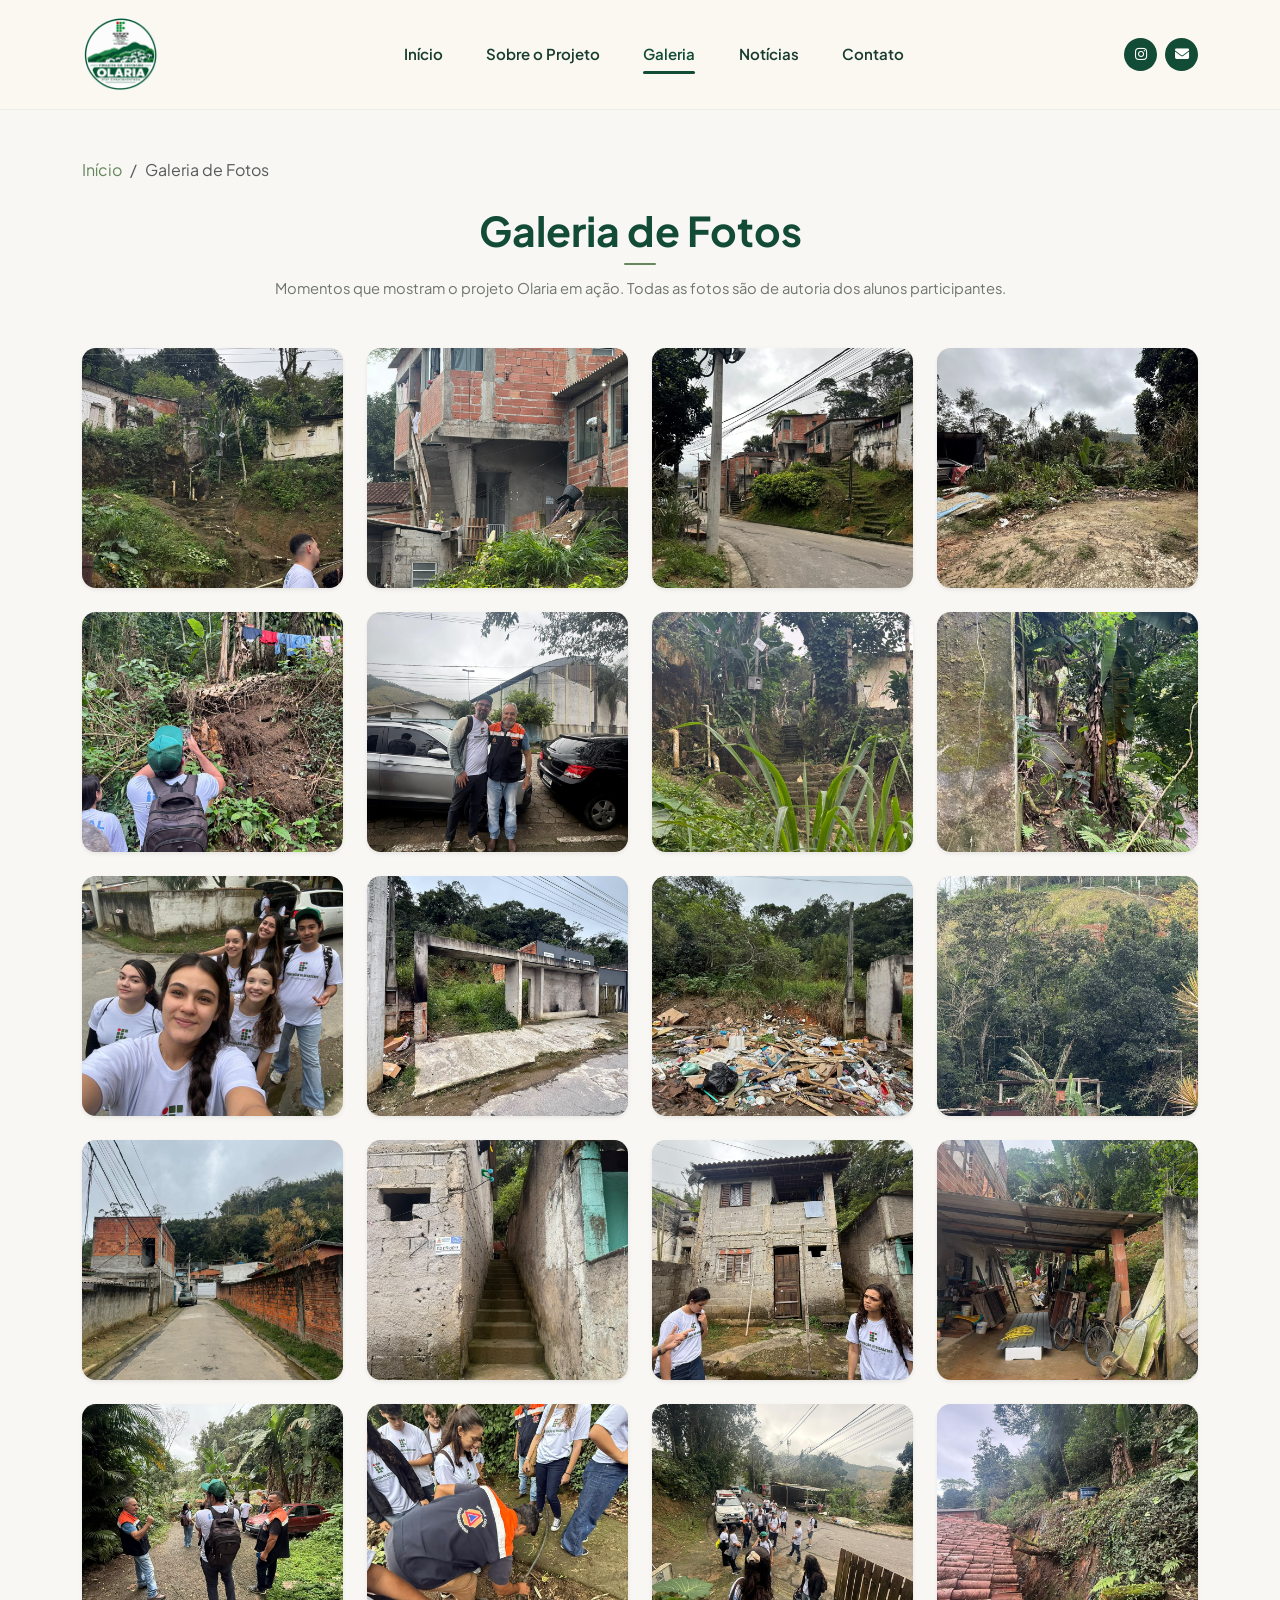
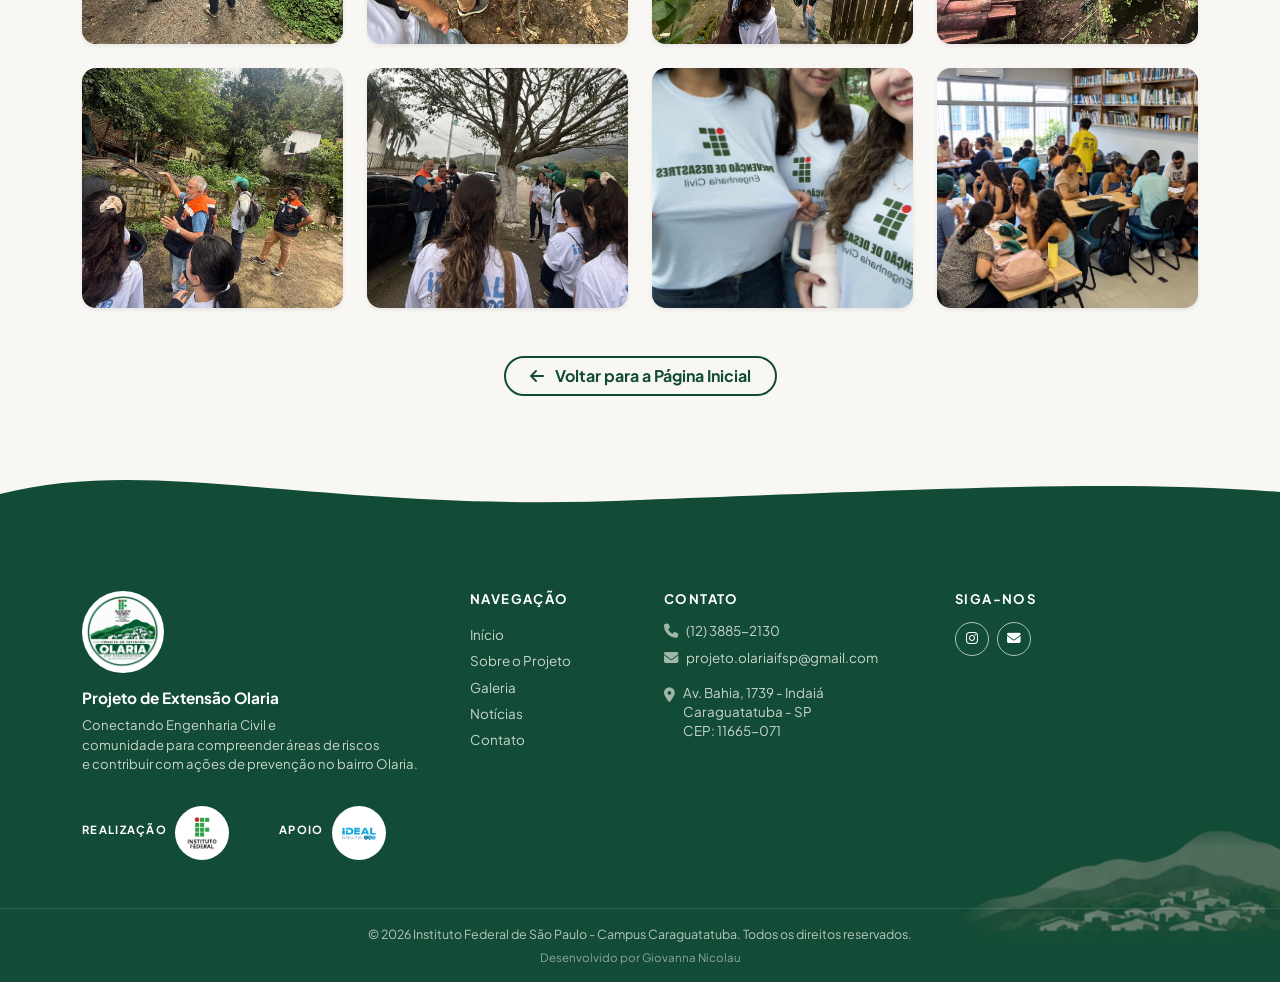
==== galeria.html @ d08932a9 "subtitulo galeria" ====
<!doctype html>
<html lang="pt-br">
  <head>
    <meta charset="UTF-8" />
    <meta name="viewport" content="width=device-width, initial-scale=1.0" />
    <title>Galeria de Fotos – Projeto de Extensão Olaria</title>

    <!-- Google Fonts: Plus Jakarta Sans -->
    <link rel="preconnect" href="https://fonts.googleapis.com" />
    <link rel="preconnect" href="https://fonts.gstatic.com" crossorigin />
    <link
      href="https://fonts.googleapis.com/css2?family=Plus+Jakarta+Sans:wght@400;500;600;700;800&display=swap"
      rel="stylesheet"
    />

    <!-- Bootstrap 5.3.8 CSS CDN -->
    <link
      rel="stylesheet"
      href="https://cdn.jsdelivr.net/npm/bootstrap@5.3.8/dist/css/bootstrap.min.css"
    />

    <!-- Font Awesome 6.7.2 CDN -->
    <link
      rel="stylesheet"
      href="https://cdnjs.cloudflare.com/ajax/libs/font-awesome/6.7.2/css/all.min.css"
    />

    <!-- Estilos Customizados -->
    <link rel="stylesheet" href="style.css" />

    <style>
      /* Estilos específicos para a página de Galeria de Fotos Pura */
      .pure-gallery-card {
        border-radius: 14px;
        overflow: hidden;
        height: 240px;
        cursor: pointer;
        position: relative;
        background-color: #e5e0d3;
        transition: transform 0.25s ease, box-shadow 0.25s ease;
      }
      .pure-gallery-card img {
        width: 100%;
        height: 100%;
        object-fit: cover;
        transition: transform 0.3s ease;
      }
      .pure-gallery-card:hover {
        transform: translateY(-4px);
        box-shadow: 0 8px 20px rgba(0, 0, 0, 0.12);
      }
      .pure-gallery-card:hover img {
        transform: scale(1.05);
      }
      .pure-gallery-card::after {
        content: "\f00e";
        font-family: "Font Awesome 6 Free";
        font-weight: 900;
        position: absolute;
        inset: 0;
        background: rgba(18, 75, 54, 0.45);
        color: #ffffff;
        font-size: 1.5rem;
        display: flex;
        align-items: center;
        justify-content: center;
        opacity: 0;
        transition: opacity 0.2s ease;
      }
      .pure-gallery-card:hover::after {
        opacity: 1;
      }
    </style>
  </head>

  <body>
    <!-- CABEÇALHO / NAVEGAÇÃO -->
    <header class="site-header sticky-top">
      <nav class="navbar navbar-expand-lg navbar-light py-2 py-lg-3" aria-label="Navegação Principal">
        <div class="container-xl d-flex align-items-center justify-content-between">
          <a href="index.html#inicio" class="navbar-brand p-0 me-2 me-lg-4" aria-label="Página Inicial">
            <img
              src="img/logo.png"
              alt="Projeto de Extensão Olaria - IFSP"
              class="navbar-logo"
              width="80"
              height="80"
            />
          </a>

          <button
            class="navbar-toggler border-0 shadow-none"
            type="button"
            data-bs-toggle="collapse"
            data-bs-target="#menuPrincipal"
            aria-controls="menuPrincipal"
            aria-expanded="false"
            aria-label="Abrir menu de navegação"
          >
            <span class="navbar-toggler-icon"></span>
          </button>

          <div class="collapse navbar-collapse justify-content-center" id="menuPrincipal">
            <ul class="navbar-nav gap-lg-3 my-2 my-lg-0 text-center">
              <li class="nav-item"><a class="nav-link fw-semibold" href="index.html">Início</a></li>
              <li class="nav-item"><a class="nav-link fw-semibold" href="index.html#sobre">Sobre o Projeto</a></li>
              <li class="nav-item"><a class="nav-link active fw-semibold" href="galeria.html">Galeria</a></li>
              <li class="nav-item"><a class="nav-link fw-semibold" href="noticias.html">Notícias</a></li>
              <li class="nav-item"><a class="nav-link fw-semibold" href="index.html#contato">Contato</a></li>
            </ul>
          </div>

          <div class="d-none d-lg-flex align-items-center gap-2">
            <a href="https://www.instagram.com/projeto.olaria_ifsp?stkn=ejh3YmtyMnZ1MmV5" target="_blank" rel="noopener noreferrer" class="header-social-btn" aria-label="Instagram">
              <i class="fa-brands fa-instagram"></i>
            </a>
            <a href="mailto:projeto.olariaifsp@gmail.com" class="header-social-btn" aria-label="E-mail">
              <i class="fa-solid fa-envelope"></i>
            </a>
          </div>
        </div>
      </nav>
    </header>

    <!-- ÁREA PRINCIPAL: APENAS FOTOS -->
    <main class="py-5" style="background-color: var(--fundo); min-height: 75vh;">
      <div class="container-xl">
        <!-- Navegação Breadcrumb -->
        <nav aria-label="breadcrumb" class="mb-4">
          <ol class="breadcrumb mb-0">
            <li class="breadcrumb-item">
              <a href="index.html" class="text-decoration-none" style="color: var(--verde-claro);">Início</a>
            </li>
            <li class="breadcrumb-item active" aria-current="page">Galeria de Fotos</li>
          </ol>
        </nav>

        <!-- Título simples e direto -->
        <div class="text-center mb-4 mb-lg-5">
          <h1 class="fw-bolder mb-2" style="color: var(--verde-escuro); font-size: clamp(2rem, 3.2vw, 2.7rem);">
            Galeria de Fotos
          </h1>
          <div class="heading-line mx-auto"></div>
          <p class="section-subtitle mb-0">
            Momentos que mostram o projeto Olaria em ação. Todas as fotos são de autoria dos 	alunos participantes.
          </p>
        </div>

        <!-- Grade de Fotos Puras -->
        <div class="row g-3 g-md-4" id="gradeFotos">

          <!-- Fotos -->
          <div class="col-6 col-md-4 col-lg-3">
            <div class="pure-gallery-card shadow-sm" data-bs-toggle="modal" data-bs-target="#fotoModal" data-src="img/galeria21.jpeg" data-caption="Descrição" data-description="Acesso às residências por escadaria improvisada em área inclinada.">
              <img src="img/galeria21.jpeg" alt="pilar mal feito" loading="lazy" />
            </div>
          </div> 

          <div class="col-6 col-md-4 col-lg-3">
            <div class="pure-gallery-card shadow-sm" data-bs-toggle="modal" data-bs-target="#fotoModal" data-src="img/galeria20.jpeg" data-caption="Pilar mal feito" data-description="Residências construídas muito próximas entre si e em diferentes níveis do terreno, junto à encosta e com acabamento incompleto.">
              <img src="img/galeria20.jpeg" alt="pilar mal feito" loading="lazy" />
            </div>
          </div> 
          
          <div class="col-6 col-md-4 col-lg-3">
            <div class="pure-gallery-card shadow-sm" data-bs-toggle="modal" data-bs-target="#fotoModal" data-src="img/galeria19.jpeg" data-caption="Pilar mal feito" data-description="Conjunto de moradias implantadas em área de forte declividade, com construções próximas à encosta e acesso por escadarias.">
              <img src="img/galeria19.jpeg" alt="pilar mal feito" loading="lazy" />
            </div>
          </div> 

          <div class="col-6 col-md-4 col-lg-3">
            <div class="pure-gallery-card shadow-sm" data-bs-toggle="modal" data-bs-target="#fotoModal" data-src="img/galeria18.jpeg" data-caption="Pilar mal feito" data-description="Terreno com descarte irregular de resíduos próximo à borda da encosta, situação que pode agravar problemas de drenagem e estabilidade do solo.">
              <img src="img/galeria18.jpeg" alt="pilar mal feito" loading="lazy" />
            </div>
          </div> 

          <div class="col-6 col-md-4 col-lg-3">
            <div class="pure-gallery-card shadow-sm" data-bs-toggle="modal" data-bs-target="#fotoModal" data-src="img/galeria17.jpeg" data-caption="Pilar mal feito">
              <img src="img/galeria17.jpeg" alt="pilar mal feito" loading="lazy" />
            </div>
          </div> 

          <div class="col-6 col-md-4 col-lg-3">
            <div class="pure-gallery-card shadow-sm" data-bs-toggle="modal" data-bs-target="#fotoModal" data-src="img/galeria16.jpeg" data-caption="Pilar mal feito">
              <img src="img/galeria16.jpeg" alt="pilar mal feito" loading="lazy" />
            </div>
          </div> 

          <div class="col-6 col-md-4 col-lg-3">
            <div class="pure-gallery-card shadow-sm" data-bs-toggle="modal" data-bs-target="#fotoModal" data-src="img/galeria15.jpeg" data-caption="Pilar mal feito">
              <img src="img/galeria15.jpeg" alt="pilar mal feito" loading="lazy" />
            </div>
          </div> 

          <div class="col-6 col-md-4 col-lg-3">
            <div class="pure-gallery-card shadow-sm" data-bs-toggle="modal" data-bs-target="#fotoModal" data-src="img/galeria14.jpeg" data-caption="Pilar mal feito">
              <img src="img/galeria14.jpeg" alt="pilar mal feito" loading="lazy" />
            </div>
          </div> 

          <div class="col-6 col-md-4 col-lg-3">
            <div class="pure-gallery-card shadow-sm" data-bs-toggle="modal" data-bs-target="#fotoModal" data-src="img/galeria13.jpeg" data-caption="Pilar mal feito">
              <img src="img/galeria13.jpeg" alt="pilar mal feito" loading="lazy" />
            </div>
          </div> 

          <div class="col-6 col-md-4 col-lg-3">
            <div class="pure-gallery-card shadow-sm" data-bs-toggle="modal" data-bs-target="#fotoModal" data-src="img/galeria12.jpeg" data-caption="Pilar mal feito">
              <img src="img/galeria12.jpeg" alt="pilar mal feito" loading="lazy" />
            </div>
          </div> 

          <div class="col-6 col-md-4 col-lg-3">
            <div class="pure-gallery-card shadow-sm" data-bs-toggle="modal" data-bs-target="#fotoModal" data-src="img/galeria11.jpeg" data-caption="Pilar mal feito">
              <img src="img/galeria11.jpeg" alt="pilar mal feito" loading="lazy" />
            </div>
          </div>   

          <div class="col-6 col-md-4 col-lg-3">
            <div class="pure-gallery-card shadow-sm" data-bs-toggle="modal" data-bs-target="#fotoModal" data-src="img/galeria10.jpeg" data-caption="Pilar mal feito">
              <img src="img/galeria10.jpeg" alt="pilar mal feito" loading="lazy" />
            </div>
          </div>          

          <div class="col-6 col-md-4 col-lg-3">
            <div class="pure-gallery-card shadow-sm" data-bs-toggle="modal" data-bs-target="#fotoModal" data-src="img/galeria9.jpeg" data-caption="Pilar mal feito">
              <img src="img/galeria9.jpeg" alt="pilar mal feito" loading="lazy" />
            </div>
          </div>

          <div class="col-6 col-md-4 col-lg-3">
            <div class="pure-gallery-card shadow-sm" data-bs-toggle="modal" data-bs-target="#fotoModal" data-src="img/galeria8.jpeg" data-caption="Pilar mal feito">
              <img src="img/galeria8.jpeg" alt="pilar mal feito" loading="lazy" />
            </div>
          </div>

          <div class="col-6 col-md-4 col-lg-3">
            <div class="pure-gallery-card shadow-sm" data-bs-toggle="modal" data-bs-target="#fotoModal" data-src="img/galeria7.jpeg" data-caption="Pilar mal feito">
              <img src="img/galeria7.jpeg" alt="pilar mal feito" loading="lazy" />
            </div>
          </div>

          <div class="col-6 col-md-4 col-lg-3">
            <div class="pure-gallery-card shadow-sm" data-bs-toggle="modal" data-bs-target="#fotoModal" data-src="img/galeria6.jpeg" data-caption="Pilar mal feito">
              <img src="img/galeria6.jpeg" alt="pilar mal feito" loading="lazy" />
            </div>
          </div>

          <div class="col-6 col-md-4 col-lg-3">
            <div class="pure-gallery-card shadow-sm" data-bs-toggle="modal" data-bs-target="#fotoModal" data-src="img/galeria5.jpeg" data-caption="Conversas dos agentes e professor">
              <img src="img/galeria5.jpeg" alt="Conversas" loading="lazy" />
            </div>
          </div>

          <div class="col-6 col-md-4 col-lg-3">
            <div class="pure-gallery-card shadow-sm" data-bs-toggle="modal" data-bs-target="#fotoModal" data-src="img/galeria4.jpeg" data-caption="Caminhada com a Defesa Civil">
              <img src="img/galeria4.jpeg" alt="Caminhada na Olaria" loading="lazy" />
            </div>
          </div>

          <div class="col-6 col-md-4 col-lg-3">
            <div class="pure-gallery-card shadow-sm" data-bs-toggle="modal" data-bs-target="#fotoModal" data-src="img/galeria3.jpeg" data-caption="Caminhada com a Defesa Civil">
              <img src="img/galeria3.jpeg" alt="Caminhada na Olaria" loading="lazy" />
            </div>
          </div>

          <div class="col-6 col-md-4 col-lg-3">
            <div class="pure-gallery-card shadow-sm" data-bs-toggle="modal" data-bs-target="#fotoModal" data-src="img/galeria2.jpeg" data-caption="Caixa d'água no tempo">
              <img src="img/galeria2.jpeg" alt="Caixa d'água" loading="lazy" />
            </div>
          </div>

          <div class="col-6 col-md-4 col-lg-3">
            <div class="pure-gallery-card shadow-sm" data-bs-toggle="modal" data-bs-target="#fotoModal" data-src="img/galeria1.jpeg" data-caption="Análise com a Defesa Civil">
              <img src="img/galeria1.jpeg" alt="Análise" loading="lazy" />
            </div>
          </div>

          <div class="col-6 col-md-4 col-lg-3">
            <div class="pure-gallery-card shadow-sm" data-bs-toggle="modal" data-bs-target="#fotoModal" data-src="img/noticia3.jpeg" data-caption="Roda de conversa com a Defesa Civil antes da visita começar">
              <img src="img/noticia3.jpeg" alt="Roda de conversa" loading="lazy" />
            </div>
          </div>

          <div class="col-6 col-md-4 col-lg-3">
            <div class="pure-gallery-card shadow-sm" data-bs-toggle="modal" data-bs-target="#fotoModal" data-src="img/noticia2.jpeg" data-caption="Camisetas patrocinadas pela empresa Ideal">
              <img src="img/noticia2.jpeg" alt="Camisetas patrocinadas" loading="lazy" />
            </div>
          </div>

          <div class="col-6 col-md-4 col-lg-3">
            <div class="pure-gallery-card shadow-sm" data-bs-toggle="modal" data-bs-target="#fotoModal" data-src="img/noticia1.png" data-caption="Iniciando em sala de aula">
              <img src="img/noticia1.png" alt="Sala de aula" loading="lazy" />
            </div>
          </div>
          </div>
        </div>

        <!-- Botão Voltar -->
        <div class="text-center mt-5">
          <a href="index.html#galeria" class="btn rounded-pill px-4 fw-bold" style="border: 2px solid var(--verde-escuro); color: var(--verde-escuro);">
            <i class="fa-solid fa-arrow-left me-2"></i> Voltar para a Página Inicial
          </a>
        </div>
      </div>
    </main>

    <!-- MODAL PARA VISUALIZAR FOTO EM TAMANHO GRANDE (LIGHTBOX) -->
    <div class="modal fade" id="fotoModal" tabindex="-1" aria-labelledby="fotoModalLabel" aria-hidden="true">
      <div class="modal-dialog modal-dialog-centered modal-lg">
        <div class="modal-content border-0 rounded-4 overflow-hidden bg-dark">
          <div class="modal-header border-0 pb-0">
            <h5 class="modal-title text-white small" id="fotoModalLabel">Foto da Galeria</h5>
            <button type="button" class="btn-close btn-close-white" data-bs-dismiss="modal" aria-label="Fechar"></button>
          </div>
          <div class="modal-body text-center p-3">
            <img src="" id="modalImg" alt="Foto ampliada" class="img-fluid rounded-3" style="max-height: 75vh; object-fit: contain;" />
            <!-- <div class="mt-3 mx-auto" 
            style=" max-width: 600px;">
              <p id="modalCaption" class="text-white mb-1"></p>
              <p id="modalDescription" class="text-white-50 small mb-0" style="line-height: 1.6;"></p>
            </div> -->
          </div>
        </div>
      </div>
    </div>

    <!-- RODAPÉ -->
    <svg
      class="footer-onda"
      viewBox="0 0 1440 50"
      preserveAspectRatio="none"
      aria-hidden="true"
    >
      <path
        d="M 0,25 C 180,5 360,35 720,28 C 1080,22 1260,18 1440,24 L 1440,50 L 0,50 Z"
      />
    </svg>

    <footer id="contato" class="site-footer text-white position-relative">
      <div class="container-xl py-5 position-relative z-2">
        <div class="row g-4 g-lg-5 align-items-start">
          <div class="col-lg-4 col-md-6">
            <div class="d-flex flex-column">
              <div class="mb-3">
                <img
                  src="img/logo.png"
                  alt="Logotipo do Projeto Olaria"
                  class="footer-logo-img"
                  width="82"
                  height="82"
                />
              </div>

              <h4 class="footer-brand-title fw-bold mb-2">Projeto de Extensão Olaria</h4>
              <p class="footer-text mb-0">
                Conectando Engenharia Civil e<br />
                comunidade para compreender áreas de riscos<br />
                e contribuir com ações de prevenção no bairro Olaria.
              </p>
              <div class="d-flex" style="gap: 50px;">
                <div class="footer-apoio mt-4 d-flex align-items-center gap-2"><span class="footer-apoio-titulo">REALIZAÇÃO</span>
                  <div class="footer-apoio-logo mt-2">
                    <a href="https://www.ifspcaraguatatuba.edu.br/" target="_blank"><img src="img/ifsp.png" alt="IFSP"/></a>
                  </div> 
                </div>
                <div class="footer-apoio mt-4 d-flex align-items-center gap-2"><span class="footer-apoio-titulo">APOIO</span>
                  <div class="footer-apoio-logo mt-2">
                    <a href="https://idealgrupo.com.br/" target="_blank"><img src="img/parceiro.png" alt="Ideal"/></a>
                  </div>
                </div>
              </div>
            </div>
          </div>

          <div class="col-lg-2 col-md-6 col-6">
            <h5 class="footer-col-title fw-bold text-uppercase mb-3">NAVEGAÇÃO</h5>
            <ul class="list-unstyled footer-links mb-0">
              <li><a href="index.html">Início</a></li>
              <li><a href="index.html#sobre">Sobre o Projeto</a></li>
              <li><a href="galeria.html">Galeria</a></li>
              <li><a href="noticias.html">Notícias</a></li>
              <li><a href="index.html#contato">Contato</a></li>
            </ul>
          </div>

          <div class="col-lg-3 col-md-6 col-6">
            <h5 class="footer-col-title fw-bold text-uppercase mb-3">CONTATO</h5>
            <ul class="list-unstyled footer-contact mb-0">
              <li class="mb-2 d-flex align-items-center">
                <i class="fa-solid fa-phone me-2"></i>
                <span>(12) 3885-2130</span>
              </li>
              <li class="mb-3 d-flex align-items-center">
                <i class="fa-solid fa-envelope me-2"></i>
                <span>projeto.olariaifsp@gmail.com</span>
              </li>
              <li class="d-flex align-items-start">
                <i class="fa-solid fa-location-dot me-2 mt-1"></i>
                <span>
                  Av. Bahia, 1739 - Indaiá<br />
                  Caraguatatuba - SP<br />
                  CEP: 11665-071
                </span>
              </li>
            </ul>
          </div>

          <div class="col-lg-3 col-md-6">
            <h5 class="footer-col-title fw-bold text-uppercase mb-3">SIGA-NOS</h5>
            <div class="d-flex gap-2">
              <a href="https://www.instagram.com/projeto.olaria_ifsp?stkn=ejh3YmtyMnZ1MmV5" target="_blank" rel="noopener noreferrer" class="footer-social-btn" aria-label="Instagram">
                <i class="fa-brands fa-instagram"></i>
              </a>
              <a href="mailto:projeto.olariaifsp@gmail.com" class="footer-social-btn" aria-label="E-mail">
                <i class="fa-solid fa-envelope"></i>
              </a>
            </div>
          </div>
        </div>
      </div>

      <div class="footer-bottom py-3 text-center position-relative z-2">
        <div class="container-xl">
          <p class="mb-0 copyright-text">
            © 2026 Instituto Federal de São Paulo - Campus Caraguatatuba. 
            Todos os direitos reservados.
          </p>
          <p class="mb-0 copyright-text" style="padding: 5px 0 0 0;">
            Desenvolvido por Giovanna Nicolau
          </p>
        </div>
      </div>
    </footer>

    <!-- Bootstrap Bundle JS -->
    <script src="https://cdn.jsdelivr.net/npm/bootstrap@5.3.8/dist/js/bootstrap.bundle.min.js"></script>

    <!-- Script Lightbox Modal -->
    <script>
      document.addEventListener("DOMContentLoaded", () => {
        const fotoCards = document.querySelectorAll(".pure-gallery-card");
        const modalImg = document.getElementById("modalImg");
        const modalCaption = document.getElementById("modalCaption");
        const modalDescription = document.getElementById("modalDescription");

        fotoCards.forEach((card) => {
          card.addEventListener("click", () => {
            const src = card.getAttribute("data-src");
            const caption = card.getAttribute("data-caption");
            const description = card.getAttribute("data-description");
            if (modalImg) modalImg.src = src;
            if (modalCaption) modalCaption.textContent = caption;
            if (modalDescription) modalDescription.textContent = description;
          });
        });
      });
    </script>
  </body>
</html>
---- style.css ----
* {
  margin: 0;
  padding: 0;
  box-sizing: border-box;
}

:root {
  --verde-principal: #0b5d3b;
  --verde-escuro: #124b36;
  --verde-claro: #65875c;
  --verde-medio: #2f7d4a;
  --verde-suave: #6fa56f;

  --off-white: #faf8f1;
  --creme: #f4f1e8;
  --branco: #ffffff;
  --fundo: #f8f7f3;

  --texto-principal: #173b2d;
  --texto-secundario: #6f746e;
}

html {
  scroll-behavior: smooth;
}

body {
  font-family:
    "Plus Jakarta Sans",
    system-ui,
    -apple-system,
    sans-serif;
  background-color: var(--fundo);
  color: var(--texto-principal);
  overflow-x: hidden;
}

/* ==========================================================================
   1. NAVBAR / HEADER
   ========================================================================== */
.site-header {
  background-color: var(--off-white);
  border-bottom: 1px solid rgba(0, 0, 0, 0.04);
  z-index: 1030;
}

.navbar-logo {
  height: clamp(65px, 6vw, 82px);
  width: auto;
  object-fit: contain;
}

.site-header .nav-link {
  color: var(--texto-principal);
  font-size: 0.94rem;
  position: relative;
  padding: 0.5rem 0.85rem !important;
  transition: color 0.2s ease;
}

.site-header .nav-link:hover,
.site-header .nav-link:focus,
.site-header .nav-link.active {
  color: var(--verde-escuro);
}

/* Linha verde do item ativo */
.site-header .nav-link.active::after {
  content: "";
  position: absolute;
  bottom: 0;
  left: 0.85rem;
  right: 0.85rem;
  height: 2.5px;
  background-color: var(--verde-escuro);
  border-radius: 2px;
}

/* Botões circulares das redes sociais no header */
.header-social-btn {
  width: 33px;
  height: 33px;
  border-radius: 50%;
  background-color: var(--verde-escuro);
  color: var(--branco) !important;
  display: inline-flex;
  align-items: center;
  justify-content: center;
  font-size: 0.88rem;
  text-decoration: none;
  transition:
    transform 0.2s ease,
    background-color 0.2s ease;
}

.header-social-btn:hover {
  background-color: var(--verde-principal);
  transform: translateY(-2px);
}

/* ==========================================================================
   2. BANNER / CARROSSEL PRINCIPAL
   ========================================================================== */
.banner {
  position: relative;
  overflow: hidden;
  background-color: var(--fundo);
}

.banner .carousel-item {
  position: relative;
  height: clamp(480px, 48vw, 680px);
}

.banner-foto {
  position: absolute;
  inset: 0;
  width: 100%;
  height: 100%;
  object-fit: cover;
  object-position: center right;
}

/* Gradiente de transição entre o fundo claro e a imagem */
.banner .carousel-item::after {
  content: "";
  position: absolute;
  inset: 0;
  z-index: 1;
  background: linear-gradient(
    to right,
    var(--creme) 0%,
    var(--creme) 28%,
    rgba(248, 247, 243, 0.94) 36%,
    rgba(248, 247, 243, 0.55) 48%,
    rgba(248, 247, 243, 0) 65%
  );
}

.banner-conteudo {
  position: relative;
  z-index: 2;
  max-width: 480px;
  padding-left: 0.5rem;
}

.banner-etiqueta {
  color: var(--verde-claro);
  font-size: 14px;
  font-weight: 700;
  letter-spacing: 1.8px;
  text-transform: uppercase;
  margin-bottom: 10px;
}

.banner-titulo {
  color: var(--verde-escuro);
  font-size: clamp(48px, 7vw, 92px);
  line-height: 0.95;
  font-weight: 800;
  letter-spacing: -2px;
  margin-bottom: 14px;
}

.banner-subtitulo {
  color: var(--verde-claro);
  font-size: clamp(20px, 2.4vw, 30px);
  font-weight: 700;
  margin-bottom: 16px;
}

.banner-descricao {
  max-width: 360px;
  font-size: 15.5px;
  line-height: 1.55;
  color: var(--texto-principal);
  opacity: 0.9;
  margin-bottom: 0;
}

.banner-detalhe {
  width: 45px;
  height: 3px;
  margin-top: 22px;
  background: var(--verde-escuro);
  border-radius: 2px;
}

/* Onda orgânica inferior verde escura */
.banner-onda {
  position: absolute;
  bottom: -1px;
  left: 0;
  width: 100%;
  height: 28%;
  min-height: 90px;
  z-index: 3;
  pointer-events: none;
  fill: var(--verde-escuro);
}

/* Setas de navegação do carrossel na base */
.banner .carousel-control-prev,
.banner .carousel-control-next {
  top: auto;
  bottom: 22px;
  width: 36px;
  height: 36px;
  border-radius: 50%;
  background: rgba(0, 0, 0, 0.35);
  opacity: 0.9;
  z-index: 5;
  transition: all 0.2s ease;
  border: none;
}

.banner .carousel-control-prev:hover,
.banner .carousel-control-next:hover {
  background: rgba(0, 0, 0, 0.6);
  opacity: 1;
}

.banner .carousel-control-prev {
  left: 28px;
}

.banner .carousel-control-next {
  right: 28px;
}

.banner .carousel-control-prev i,
.banner .carousel-control-next i {
  font-size: 14px;
  color: var(--branco);
}

/* Indicadores de bolinha na base da onda */
.banner .carousel-indicators {
  bottom: 26px;
  margin-bottom: 0;
  z-index: 5;
  gap: 6px;
}

.banner .carousel-indicators button {
  box-sizing: border-box;
  width: 11px;
  height: 11px;
  margin: 0;
  border: 1.5px solid var(--branco);
  border-radius: 50%;
  background: transparent;
  opacity: 0.75;
  transition: all 0.25s ease;
}

.banner .carousel-indicators button.active {
  background: var(--branco);
  opacity: 1;
}

/* ==========================================================================
   3. SEÇÃO: SOBRE O PROJETO
   ========================================================================== */
.section-sobre {
  background-color: var(--fundo);
}

.section-tag {
  color: var(--verde-claro);
  font-size: 13.5px;
  font-weight: 700;
  letter-spacing: 1.6px;
  display: block;
}

.section-tag-line {
  width: 32px;
  height: 2.5px;
  background-color: var(--verde-claro);
  margin-top: 6px;
  margin-bottom: 22px;
  border-radius: 2px;
}

.sobre-title {
  color: var(--verde-escuro);
  font-size: clamp(2rem, 3.2vw, 2.65rem);
  font-weight: 800;
  line-height: 1.15;
  margin-bottom: 1.5rem;
}

.sobre-paragrafo {
  color: var(--texto-principal);
  font-size: 0.94rem;
  line-height: 1.65;
  opacity: 0.88;
}

/* Card bege com a grade de 6 destaques */
.sobre-features-card {
  background-color: var(--creme);
  border-radius: 22px;
  box-shadow: 0 4px 20px rgba(0, 0, 0, 0.02);
}

.sobre-grid {
  display: grid;
  grid-template-columns: repeat(3, 1fr);
  position: relative;
}

.sobre-grid-item {
  padding: 1.6rem 1.1rem;
  position: relative;
  display: flex;
  flex-direction: column;
  align-items: center;
  justify-content: flex-start;
}

/* Divisórias verticais entre colunas */
.sobre-grid-item:not(:nth-child(3n))::after {
  content: "";
  position: absolute;
  top: 15%;
  right: 0;
  bottom: 15%;
  width: 1px;
  background-color: #dfdacd;
}

/* Divisória horizontal entre linha 1 e linha 2 */
.sobre-grid-item:nth-child(-n + 3)::before {
  content: "";
  position: absolute;
  left: 10%;
  right: 10%;
  bottom: 0;
  height: 1px;
  background-color: #dfdacd;
}

.sobre-icon {
  font-size: 1.85rem;
  color: var(--verde-escuro);
  margin-bottom: 0.75rem;
}

.sobre-item-title {
  font-size: 0.95rem;
  font-weight: 700;
  color: var(--verde-escuro);
  margin-bottom: 0.4rem;
}

.sobre-item-desc {
  font-size: 0.78rem;
  line-height: 1.4;
  color: var(--texto-secundario);
  margin-bottom: 0;
}

/* ==========================================================================
   4. SEÇÃO: GALERIA
   ========================================================================== */
.section-galeria {
  background-color: var(--fundo);
}

.section-heading {
  color: var(--verde-escuro);
  font-size: 1.05rem;
  font-weight: 700;
  letter-spacing: 2px;
  margin-bottom: 6px;
}

.heading-line {
  width: 32px;
  height: 2.5px;
  background-color: var(--verde-claro);
  margin-bottom: 12px;
  border-radius: 2px;
}

.section-subtitle {
  color: var(--texto-secundario);
  font-size: 0.92rem;
}

.gallery-card {
  border-radius: 18px;
  overflow: hidden;
  height: clamp(200px, 20vw, 250px);
  background-color: #e8e5dc;
  box-shadow: 0 4px 15px rgba(0, 0, 0, 0.05);
}

.gallery-card img {
  width: 100%;
  height: 100%;
  object-fit: cover;
  transition: transform 0.35s ease;
}

.gallery-card:hover img {
  transform: scale(1.04);
}

/* Botão de avançar na lateral direita da galeria */
.gallery-nav-btn {
  position: absolute;
  right: -16px;
  top: 50%;
  transform: translateY(-50%);
  width: 38px;
  height: 38px;
  border-radius: 50%;
  background-color: var(--verde-escuro);
  color: var(--branco);
  border: none;
  display: flex;
  align-items: center;
  justify-content: center;
  z-index: 10;
  cursor: pointer;
  box-shadow: 0 4px 12px rgba(18, 75, 54, 0.3);
  transition:
    background-color 0.2s ease,
    transform 0.2s ease;
}

.gallery-nav-btn:hover {
  background-color: var(--verde-principal);
  transform: translateY(-50%) scale(1.05);
}

/* Indicadores da galeria (cápsulas) */
.gallery-indicators-wrap {
  display: flex;
  align-items: center;
  justify-content: center;
  gap: 6px;
  margin-top: 1.5rem;
}

.gallery-dot {
  display: inline-block;
  height: 7px;
  border-radius: 4px;
  cursor: pointer;
  transition: all 0.25s ease;
}

.gallery-dot.active {
  width: 22px;
  background-color: var(--verde-escuro);
}

.gallery-dot:not(.active) {
  width: 10px;
  background-color: #d8d6cc;
}

/* ==========================================================================
   5. SEÇÃO: NOTÍCIAS E ACONTECIMENTOS
   ========================================================================== */
.section-noticias {
  background-color: var(--fundo);
}

.news-card {
  background-color: #fbfaf6;
  border-radius: 18px;
  box-shadow: 0 4px 16px rgba(0, 0, 0, 0.035);
  border: 1px solid rgba(0, 0, 0, 0.03);
  transition:
    transform 0.25s ease,
    box-shadow 0.25s ease;
}

.news-card:hover {
  transform: translateY(-4px);
  box-shadow: 0 8px 24px rgba(0, 0, 0, 0.07);
}

.news-img-wrap {
  height: 165px;
  overflow: hidden;
  border-top-left-radius: 18px;
  border-top-right-radius: 18px;
}

.news-img-wrap img {
  width: 100%;
  height: 100%;
  object-fit: cover;
  transition: transform 0.35s ease;
}

.news-card:hover .news-img-wrap img {
  transform: scale(1.04);
}

.news-category {
  color: var(--verde-claro);
  font-size: 0.72rem;
  letter-spacing: 0.8px;
  font-weight: 700;
}

.news-date {
  color: var(--texto-secundario);
  font-size: 0.72rem;
}

.news-title {
  color: var(--verde-escuro);
  font-size: 1.02rem;
  font-weight: 700;
  line-height: 1.35;
  margin-top: 6px;
  margin-bottom: 8px;
}

.news-desc {
  color: var(--texto-secundario);
  font-size: 0.82rem;
  line-height: 1.45;
  margin-bottom: 1.25rem;
}

.news-link {
  color: var(--verde-escuro);
  font-size: 0.84rem;
  display: inline-flex;
  align-items: center;
  transition:
    color 0.2s ease,
    gap 0.2s ease;
}

.news-link i {
  transition: transform 0.2s ease;
}

.news-link:hover {
  color: var(--verde-principal);
}

.news-link:hover i {
  transform: translateX(4px);
}

.view-all-news {
  color: var(--verde-escuro);
  font-size: 0.88rem;
  display: inline-flex;
  align-items: center;
  transition: color 0.2s ease;
}

.view-all-news i {
  transition: transform 0.2s ease;
}

.view-all-news:hover {
  color: var(--verde-principal);
}

.view-all-news:hover i {
  transform: translateX(4px);
}

/* ==========================================================================
   6. RODAPÉ (FOOTER)
   ========================================================================== */
.footer-onda {
  display: block;
  width: 100%;
  height: 100px;
  fill: var(--verde-escuro);
  margin-bottom: -1px;
}

.site-footer {
  background-color: var(--verde-escuro);
  background-image: url("img/footer_art.png");
  background-repeat: no-repeat;
  background-position: right bottom 2.5rem;
  background-size: auto 130px;
}

.footer-logo-img {
  width: 82px;
  height: 82px;
  border-radius: 50%;
  background-color: var(--branco);
  padding: 3px;
  object-fit: contain;
}

.footer-brand-title {
  font-size: 0.96rem;
  color: var(--branco);
}

.footer-text {
  color: #c9d5ce;
  font-size: 0.82rem;
  line-height: 1.5;
}

.footer-col-title {
  color: var(--branco);
  font-size: 0.82rem;
  letter-spacing: 1.4px;
}

.footer-links a {
  color: #c9d5ce;
  text-decoration: none;
  font-size: 0.84rem;
  line-height: 1.95;
  display: block;
  transition: color 0.2s ease;
}

.footer-links a:hover {
  color: var(--branco);
}

.footer-contact li {
  color: #c9d5ce;
  font-size: 0.84rem;
  line-height: 1.4;
}

.footer-contact i {
  color: #a2b7ab;
  font-size: 0.9rem;
}

.footer-social-btn {
  width: 34px;
  height: 34px;
  border-radius: 50%;
  border: 1.2px solid rgba(255, 255, 255, 0.65);
  color: var(--branco) !important;
  display: inline-flex;
  align-items: center;
  justify-content: center;
  font-size: 0.85rem;
  text-decoration: none;
  transition: all 0.2s ease;
}

.footer-social-btn:hover {
  background-color: rgba(255, 255, 255, 0.2);
  border-color: var(--branco);
  transform: translateY(-2px);
}

.footer-bottom {
  border-top: 1px solid rgba(255, 255, 255, 0.12);
}

.copyright-text {
  color: #b7c7be;
  font-size: 0.78rem;
}

.footer-bottom p:last-child {
  font-size: 0.72rem;
  opacity: 0.75;
}

.footer-apoio-titulo {
  display: block;
  color: #ffffff;
  font-size: 0.7rem;
  font-weight: 700;
  letter-spacing: 1.3px;
}

.footer-apoio-logo {
  width: fit-content;
  padding: 8px 8px;
  background-color: #ffffff;
  border-radius: 50px;
}

.footer-apoio-logo img {
  display: block;
  max-width: 90px;
  max-height: 38px;
  object-fit: contain;
}

.footer-contact span {
  overflow-wrap: anywhere;
  word-break: break-word;
}

/* =========================================
   FORMATAÇÃO DAS NOTÍCIAS
========================================= */
.article-body p {
  text-align: justify;
}

/* Corpo do texto */
.noticia-conteudo {
  font-size: 16px;
  line-height: 1.75;
  color: #333333;
}

/* Parágrafos */
.noticia-conteudo p {
  text-align: justify;
  text-justify: inter-word;
  hyphens: auto;

  margin-top: 0;
  margin-bottom: 18px;

  /* Sem recuo no início do parágrafo */
  text-indent: 0;
}

/* Primeiro parágrafo da notícia */
.noticia-conteudo .subtitulo {
  font-size: 16px;
  line-height: 1.75;
  font-weight: 400;
  text-align: justify;
  margin-bottom: 22px;
}

/* Palavras destacadas */
.noticia-conteudo strong {
  font-weight: 600;
  color: inherit;
}

/* Citação */
.noticia-conteudo blockquote {
  margin: 28px 0;
  padding: 18px 22px;

  background-color: var(--creme);
  border-left: 4px solid var(--verde-escuro);
  border-radius: 8px;
}

/* Texto da citação */
.noticia-conteudo blockquote p {
  margin: 0;

  text-align: left;
  text-indent: 0;

  line-height: 1.65;
  font-weight: 600;

  color: var(--verde-escuro);
}

/* =========================================
   RESPONSIVO
========================================= */

@media (max-width: 768px) {
  .noticia-conteudo {
    font-size: 15px;
    line-height: 1.7;
  }

  .noticia-conteudo .lead {
    font-size: 16px;
  }

  .noticia-conteudo p {
    margin-bottom: 16px;
  }

  .noticia-conteudo blockquote {
    margin: 22px 0;
    padding: 16px 18px;
  }
}

/* ==========================================================================
   7. RESPONSIVIDADE (BOOTSTRAP MEDIA QUERIES)
   ========================================================================== */
@media (max-width: 991.98px) {
  .site-header .nav-link.active::after {
    display: none;
  }
  .site-header .nav-link.active {
    font-weight: 700;
  }
  .site-footer {
    background-size: auto 90px;
  }
}

@media (max-width: 767.98px) {
  .banner .carousel-item {
    height: 600px;
  }

  .banner-foto {
    object-position: 70% center;
  }

  .banner .carousel-item::after {
    background: linear-gradient(
      to bottom,
      var(--fundo) 0%,
      rgba(248, 247, 243, 0.96) 42%,
      rgba(248, 247, 243, 0.65) 65%,
      transparent 80%
    );
  }

  .banner-conteudo {
    max-width: 100%;
    padding: 30px 16px 0;
  }

  .banner-titulo {
    font-size: clamp(40px, 11vw, 56px);
  }

  .banner-subtitulo {
    font-size: 22px;
  }

  .banner-onda {
    height: 18%;
  }

  .sobre-grid {
    grid-template-columns: 1fr;
  }

  .sobre-grid-item:not(:nth-child(3n))::after {
    display: none;
  }

  .sobre-grid-item:not(:last-child)::before {
    content: "";
    position: absolute;
    left: 12%;
    right: 12%;
    bottom: 0;
    height: 1px;
    background-color: #dfdacd;
  }

  .gallery-nav-btn {
    display: none !important;
  }

  .site-footer {
    background-image: none;
  }
}
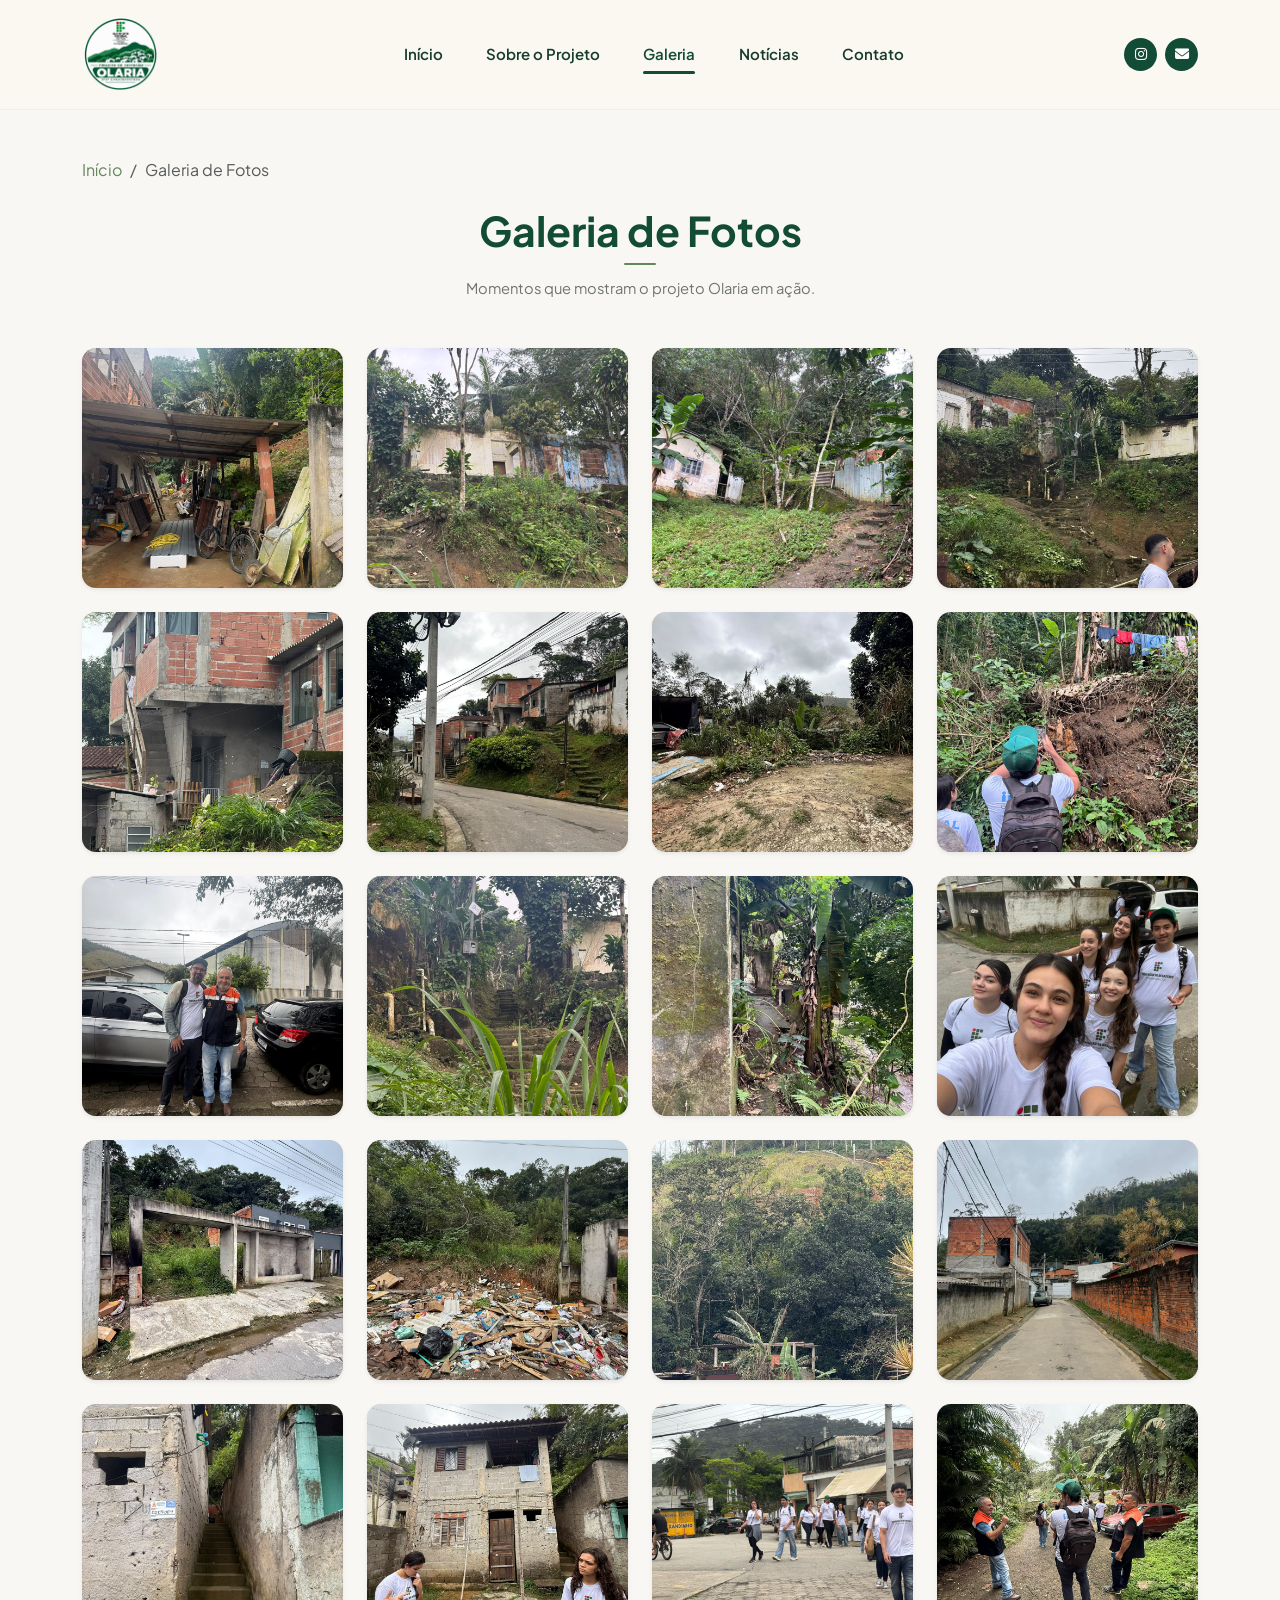
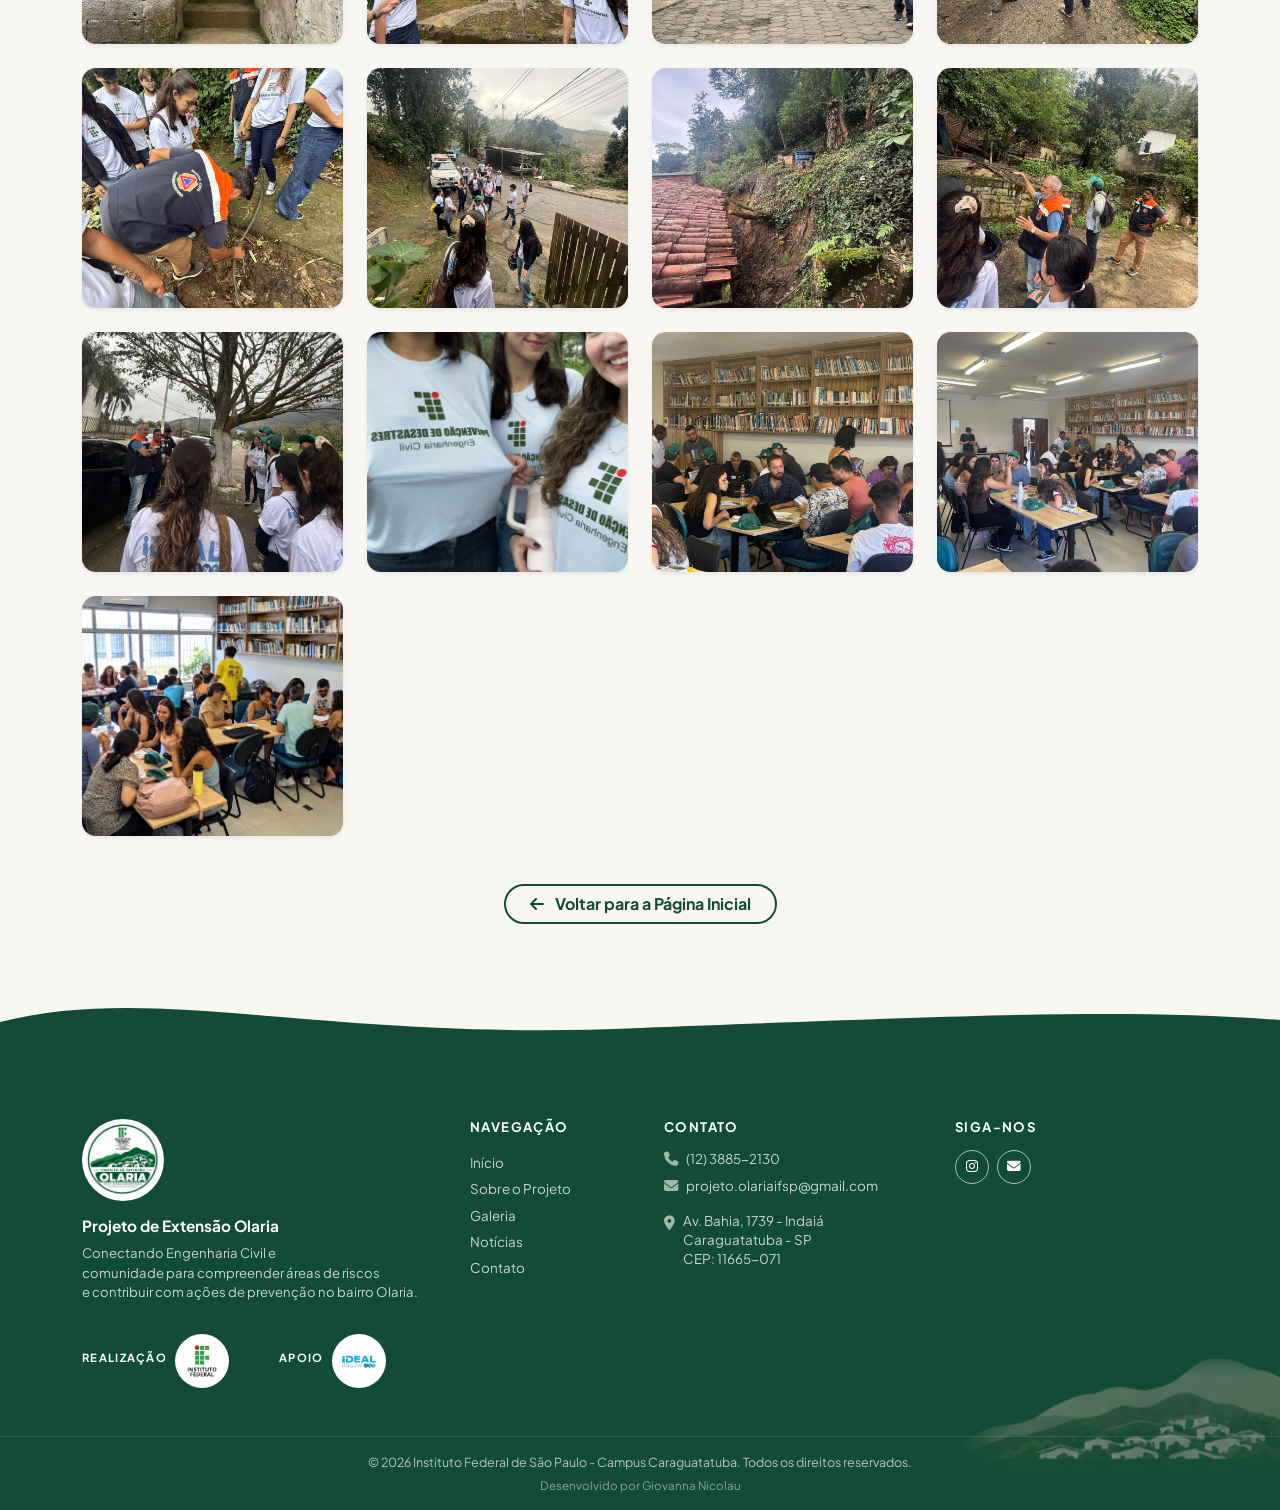
==== commit a17b5dfa: "alterei imagens da galeria na home e adicionei dados na noticia" ====
--- a/galeria.html
+++ b/galeria.html
@@ -37,7 +37,9 @@
         cursor: pointer;
         position: relative;
         background-color: #e5e0d3;
-        transition: transform 0.25s ease, box-shadow 0.25s ease;
+        transition:
+          transform 0.25s ease,
+          box-shadow 0.25s ease;
       }
       .pure-gallery-card img {
         width: 100%;
@@ -76,9 +78,18 @@
   <body>
     <!-- CABEÇALHO / NAVEGAÇÃO -->
     <header class="site-header sticky-top">
-      <nav class="navbar navbar-expand-lg navbar-light py-2 py-lg-3" aria-label="Navegação Principal">
-        <div class="container-xl d-flex align-items-center justify-content-between">
-          <a href="index.html#inicio" class="navbar-brand p-0 me-2 me-lg-4" aria-label="Página Inicial">
+      <nav
+        class="navbar navbar-expand-lg navbar-light py-2 py-lg-3"
+        aria-label="Navegação Principal"
+      >
+        <div
+          class="container-xl d-flex align-items-center justify-content-between"
+        >
+          <a
+            href="index.html#inicio"
+            class="navbar-brand p-0 me-2 me-lg-4"
+            aria-label="Página Inicial"
+          >
             <img
               src="img/logo.png"
               alt="Projeto de Extensão Olaria - IFSP"
@@ -100,21 +111,52 @@
             <span class="navbar-toggler-icon"></span>
           </button>
 
-          <div class="collapse navbar-collapse justify-content-center" id="menuPrincipal">
+          <div
+            class="collapse navbar-collapse justify-content-center"
+            id="menuPrincipal"
+          >
             <ul class="navbar-nav gap-lg-3 my-2 my-lg-0 text-center">
-              <li class="nav-item"><a class="nav-link fw-semibold" href="index.html">Início</a></li>
-              <li class="nav-item"><a class="nav-link fw-semibold" href="index.html#sobre">Sobre o Projeto</a></li>
-              <li class="nav-item"><a class="nav-link active fw-semibold" href="galeria.html">Galeria</a></li>
-              <li class="nav-item"><a class="nav-link fw-semibold" href="noticias.html">Notícias</a></li>
-              <li class="nav-item"><a class="nav-link fw-semibold" href="index.html#contato">Contato</a></li>
+              <li class="nav-item">
+                <a class="nav-link fw-semibold" href="index.html">Início</a>
+              </li>
+              <li class="nav-item">
+                <a class="nav-link fw-semibold" href="index.html#sobre"
+                  >Sobre o Projeto</a
+                >
+              </li>
+              <li class="nav-item">
+                <a class="nav-link active fw-semibold" href="galeria.html"
+                  >Galeria</a
+                >
+              </li>
+              <li class="nav-item">
+                <a class="nav-link fw-semibold" href="noticias.html"
+                  >Notícias</a
+                >
+              </li>
+              <li class="nav-item">
+                <a class="nav-link fw-semibold" href="index.html#contato"
+                  >Contato</a
+                >
+              </li>
             </ul>
           </div>
 
           <div class="d-none d-lg-flex align-items-center gap-2">
-            <a href="https://www.instagram.com/projeto.olaria_ifsp?stkn=ejh3YmtyMnZ1MmV5" target="_blank" rel="noopener noreferrer" class="header-social-btn" aria-label="Instagram">
+            <a
+              href="https://www.instagram.com/projeto.olaria_ifsp?stkn=ejh3YmtyMnZ1MmV5"
+              target="_blank"
+              rel="noopener noreferrer"
+              class="header-social-btn"
+              aria-label="Instagram"
+            >
               <i class="fa-brands fa-instagram"></i>
             </a>
-            <a href="mailto:projeto.olariaifsp@gmail.com" class="header-social-btn" aria-label="E-mail">
+            <a
+              href="mailto:projeto.olariaifsp@gmail.com"
+              class="header-social-btn"
+              aria-label="E-mail"
+            >
               <i class="fa-solid fa-envelope"></i>
             </a>
           </div>
@@ -123,203 +165,99 @@
     </header>
 
     <!-- ÁREA PRINCIPAL: APENAS FOTOS -->
-    <main class="py-5" style="background-color: var(--fundo); min-height: 75vh;">
+    <main class="py-5" style="background-color: var(--fundo); min-height: 75vh">
       <div class="container-xl">
         <!-- Navegação Breadcrumb -->
         <nav aria-label="breadcrumb" class="mb-4">
           <ol class="breadcrumb mb-0">
             <li class="breadcrumb-item">
-              <a href="index.html" class="text-decoration-none" style="color: var(--verde-claro);">Início</a>
+              <a
+                href="index.html"
+                class="text-decoration-none"
+                style="color: var(--verde-claro)"
+                >Início</a
+              >
             </li>
-            <li class="breadcrumb-item active" aria-current="page">Galeria de Fotos</li>
+            <li class="breadcrumb-item active" aria-current="page">
+              Galeria de Fotos
+            </li>
           </ol>
         </nav>
 
         <!-- Título simples e direto -->
         <div class="text-center mb-4 mb-lg-5">
-          <h1 class="fw-bolder mb-2" style="color: var(--verde-escuro); font-size: clamp(2rem, 3.2vw, 2.7rem);">
+          <h1
+            class="fw-bolder mb-2"
+            style="
+              color: var(--verde-escuro);
+              font-size: clamp(2rem, 3.2vw, 2.7rem);
+            "
+          >
             Galeria de Fotos
           </h1>
           <div class="heading-line mx-auto"></div>
           <p class="section-subtitle mb-0">
-            Momentos que mostram o projeto Olaria em ação. Todas as fotos são de autoria dos 	alunos participantes.
+            Momentos que mostram o projeto Olaria em ação.
           </p>
         </div>
 
         <!-- Grade de Fotos Puras -->
-        <div class="row g-3 g-md-4" id="gradeFotos">
-
-          <!-- Fotos -->
-          <div class="col-6 col-md-4 col-lg-3">
-            <div class="pure-gallery-card shadow-sm" data-bs-toggle="modal" data-bs-target="#fotoModal" data-src="img/galeria21.jpeg" data-caption="Descrição" data-description="Acesso às residências por escadaria improvisada em área inclinada.">
-              <img src="img/galeria21.jpeg" alt="pilar mal feito" loading="lazy" />
-            </div>
-          </div> 
-
-          <div class="col-6 col-md-4 col-lg-3">
-            <div class="pure-gallery-card shadow-sm" data-bs-toggle="modal" data-bs-target="#fotoModal" data-src="img/galeria20.jpeg" data-caption="Pilar mal feito" data-description="Residências construídas muito próximas entre si e em diferentes níveis do terreno, junto à encosta e com acabamento incompleto.">
-              <img src="img/galeria20.jpeg" alt="pilar mal feito" loading="lazy" />
-            </div>
-          </div> 
-          
-          <div class="col-6 col-md-4 col-lg-3">
-            <div class="pure-gallery-card shadow-sm" data-bs-toggle="modal" data-bs-target="#fotoModal" data-src="img/galeria19.jpeg" data-caption="Pilar mal feito" data-description="Conjunto de moradias implantadas em área de forte declividade, com construções próximas à encosta e acesso por escadarias.">
-              <img src="img/galeria19.jpeg" alt="pilar mal feito" loading="lazy" />
-            </div>
-          </div> 
-
-          <div class="col-6 col-md-4 col-lg-3">
-            <div class="pure-gallery-card shadow-sm" data-bs-toggle="modal" data-bs-target="#fotoModal" data-src="img/galeria18.jpeg" data-caption="Pilar mal feito" data-description="Terreno com descarte irregular de resíduos próximo à borda da encosta, situação que pode agravar problemas de drenagem e estabilidade do solo.">
-              <img src="img/galeria18.jpeg" alt="pilar mal feito" loading="lazy" />
-            </div>
-          </div> 
-
-          <div class="col-6 col-md-4 col-lg-3">
-            <div class="pure-gallery-card shadow-sm" data-bs-toggle="modal" data-bs-target="#fotoModal" data-src="img/galeria17.jpeg" data-caption="Pilar mal feito">
-              <img src="img/galeria17.jpeg" alt="pilar mal feito" loading="lazy" />
-            </div>
-          </div> 
-
-          <div class="col-6 col-md-4 col-lg-3">
-            <div class="pure-gallery-card shadow-sm" data-bs-toggle="modal" data-bs-target="#fotoModal" data-src="img/galeria16.jpeg" data-caption="Pilar mal feito">
-              <img src="img/galeria16.jpeg" alt="pilar mal feito" loading="lazy" />
-            </div>
-          </div> 
-
-          <div class="col-6 col-md-4 col-lg-3">
-            <div class="pure-gallery-card shadow-sm" data-bs-toggle="modal" data-bs-target="#fotoModal" data-src="img/galeria15.jpeg" data-caption="Pilar mal feito">
-              <img src="img/galeria15.jpeg" alt="pilar mal feito" loading="lazy" />
-            </div>
-          </div> 
-
-          <div class="col-6 col-md-4 col-lg-3">
-            <div class="pure-gallery-card shadow-sm" data-bs-toggle="modal" data-bs-target="#fotoModal" data-src="img/galeria14.jpeg" data-caption="Pilar mal feito">
-              <img src="img/galeria14.jpeg" alt="pilar mal feito" loading="lazy" />
-            </div>
-          </div> 
-
-          <div class="col-6 col-md-4 col-lg-3">
-            <div class="pure-gallery-card shadow-sm" data-bs-toggle="modal" data-bs-target="#fotoModal" data-src="img/galeria13.jpeg" data-caption="Pilar mal feito">
-              <img src="img/galeria13.jpeg" alt="pilar mal feito" loading="lazy" />
-            </div>
-          </div> 
-
-          <div class="col-6 col-md-4 col-lg-3">
-            <div class="pure-gallery-card shadow-sm" data-bs-toggle="modal" data-bs-target="#fotoModal" data-src="img/galeria12.jpeg" data-caption="Pilar mal feito">
-              <img src="img/galeria12.jpeg" alt="pilar mal feito" loading="lazy" />
-            </div>
-          </div> 
-
-          <div class="col-6 col-md-4 col-lg-3">
-            <div class="pure-gallery-card shadow-sm" data-bs-toggle="modal" data-bs-target="#fotoModal" data-src="img/galeria11.jpeg" data-caption="Pilar mal feito">
-              <img src="img/galeria11.jpeg" alt="pilar mal feito" loading="lazy" />
-            </div>
-          </div>   
-
-          <div class="col-6 col-md-4 col-lg-3">
-            <div class="pure-gallery-card shadow-sm" data-bs-toggle="modal" data-bs-target="#fotoModal" data-src="img/galeria10.jpeg" data-caption="Pilar mal feito">
-              <img src="img/galeria10.jpeg" alt="pilar mal feito" loading="lazy" />
-            </div>
-          </div>          
-
-          <div class="col-6 col-md-4 col-lg-3">
-            <div class="pure-gallery-card shadow-sm" data-bs-toggle="modal" data-bs-target="#fotoModal" data-src="img/galeria9.jpeg" data-caption="Pilar mal feito">
-              <img src="img/galeria9.jpeg" alt="pilar mal feito" loading="lazy" />
-            </div>
-          </div>
-
-          <div class="col-6 col-md-4 col-lg-3">
-            <div class="pure-gallery-card shadow-sm" data-bs-toggle="modal" data-bs-target="#fotoModal" data-src="img/galeria8.jpeg" data-caption="Pilar mal feito">
-              <img src="img/galeria8.jpeg" alt="pilar mal feito" loading="lazy" />
-            </div>
-          </div>
-
-          <div class="col-6 col-md-4 col-lg-3">
-            <div class="pure-gallery-card shadow-sm" data-bs-toggle="modal" data-bs-target="#fotoModal" data-src="img/galeria7.jpeg" data-caption="Pilar mal feito">
-              <img src="img/galeria7.jpeg" alt="pilar mal feito" loading="lazy" />
-            </div>
-          </div>
-
-          <div class="col-6 col-md-4 col-lg-3">
-            <div class="pure-gallery-card shadow-sm" data-bs-toggle="modal" data-bs-target="#fotoModal" data-src="img/galeria6.jpeg" data-caption="Pilar mal feito">
-              <img src="img/galeria6.jpeg" alt="pilar mal feito" loading="lazy" />
-            </div>
-          </div>
-
-          <div class="col-6 col-md-4 col-lg-3">
-            <div class="pure-gallery-card shadow-sm" data-bs-toggle="modal" data-bs-target="#fotoModal" data-src="img/galeria5.jpeg" data-caption="Conversas dos agentes e professor">
-              <img src="img/galeria5.jpeg" alt="Conversas" loading="lazy" />
-            </div>
-          </div>
-
-          <div class="col-6 col-md-4 col-lg-3">
-            <div class="pure-gallery-card shadow-sm" data-bs-toggle="modal" data-bs-target="#fotoModal" data-src="img/galeria4.jpeg" data-caption="Caminhada com a Defesa Civil">
-              <img src="img/galeria4.jpeg" alt="Caminhada na Olaria" loading="lazy" />
-            </div>
-          </div>
-
-          <div class="col-6 col-md-4 col-lg-3">
-            <div class="pure-gallery-card shadow-sm" data-bs-toggle="modal" data-bs-target="#fotoModal" data-src="img/galeria3.jpeg" data-caption="Caminhada com a Defesa Civil">
-              <img src="img/galeria3.jpeg" alt="Caminhada na Olaria" loading="lazy" />
-            </div>
-          </div>
-
-          <div class="col-6 col-md-4 col-lg-3">
-            <div class="pure-gallery-card shadow-sm" data-bs-toggle="modal" data-bs-target="#fotoModal" data-src="img/galeria2.jpeg" data-caption="Caixa d'água no tempo">
-              <img src="img/galeria2.jpeg" alt="Caixa d'água" loading="lazy" />
-            </div>
-          </div>
-
-          <div class="col-6 col-md-4 col-lg-3">
-            <div class="pure-gallery-card shadow-sm" data-bs-toggle="modal" data-bs-target="#fotoModal" data-src="img/galeria1.jpeg" data-caption="Análise com a Defesa Civil">
-              <img src="img/galeria1.jpeg" alt="Análise" loading="lazy" />
-            </div>
-          </div>
-
-          <div class="col-6 col-md-4 col-lg-3">
-            <div class="pure-gallery-card shadow-sm" data-bs-toggle="modal" data-bs-target="#fotoModal" data-src="img/noticia3.jpeg" data-caption="Roda de conversa com a Defesa Civil antes da visita começar">
-              <img src="img/noticia3.jpeg" alt="Roda de conversa" loading="lazy" />
-            </div>
-          </div>
-
-          <div class="col-6 col-md-4 col-lg-3">
-            <div class="pure-gallery-card shadow-sm" data-bs-toggle="modal" data-bs-target="#fotoModal" data-src="img/noticia2.jpeg" data-caption="Camisetas patrocinadas pela empresa Ideal">
-              <img src="img/noticia2.jpeg" alt="Camisetas patrocinadas" loading="lazy" />
-            </div>
-          </div>
-
-          <div class="col-6 col-md-4 col-lg-3">
-            <div class="pure-gallery-card shadow-sm" data-bs-toggle="modal" data-bs-target="#fotoModal" data-src="img/noticia1.png" data-caption="Iniciando em sala de aula">
-              <img src="img/noticia1.png" alt="Sala de aula" loading="lazy" />
-            </div>
-          </div>
-          </div>
-        </div>
+        <div class="row g-3 g-md-4" id="gradeFotos"></div>
 
         <!-- Botão Voltar -->
         <div class="text-center mt-5">
-          <a href="index.html#galeria" class="btn rounded-pill px-4 fw-bold" style="border: 2px solid var(--verde-escuro); color: var(--verde-escuro);">
-            <i class="fa-solid fa-arrow-left me-2"></i> Voltar para a Página Inicial
+          <a
+            href="index.html#galeria"
+            class="btn rounded-pill px-4 fw-bold"
+            style="
+              border: 2px solid var(--verde-escuro);
+              color: var(--verde-escuro);
+            "
+          >
+            <i class="fa-solid fa-arrow-left me-2"></i> Voltar para a Página
+            Inicial
           </a>
         </div>
       </div>
     </main>
 
     <!-- MODAL PARA VISUALIZAR FOTO EM TAMANHO GRANDE (LIGHTBOX) -->
-    <div class="modal fade" id="fotoModal" tabindex="-1" aria-labelledby="fotoModalLabel" aria-hidden="true">
+    <div
+      class="modal fade"
+      id="fotoModal"
+      tabindex="-1"
+      aria-labelledby="fotoModalLabel"
+      aria-hidden="true"
+    >
       <div class="modal-dialog modal-dialog-centered modal-lg">
         <div class="modal-content border-0 rounded-4 overflow-hidden bg-dark">
           <div class="modal-header border-0 pb-0">
-            <h5 class="modal-title text-white small" id="fotoModalLabel">Foto da Galeria</h5>
-            <button type="button" class="btn-close btn-close-white" data-bs-dismiss="modal" aria-label="Fechar"></button>
+            <h5 class="modal-title text-white small" id="fotoModalLabel">
+              Foto da Galeria
+            </h5>
+            <button
+              type="button"
+              class="btn-close btn-close-white"
+              data-bs-dismiss="modal"
+              aria-label="Fechar"
+            ></button>
           </div>
           <div class="modal-body text-center p-3">
-            <img src="" id="modalImg" alt="Foto ampliada" class="img-fluid rounded-3" style="max-height: 75vh; object-fit: contain;" />
-            <!-- <div class="mt-3 mx-auto" 
-            style=" max-width: 600px;">
+            <img
+              src=""
+              id="modalImg"
+              alt="Foto ampliada"
+              class="img-fluid rounded-3"
+              style="max-height: 75vh; object-fit: contain"
+            />
+            <div class="mt-3 mx-auto" style="max-width: 600px">
               <p id="modalCaption" class="text-white mb-1"></p>
-              <p id="modalDescription" class="text-white-50 small mb-0" style="line-height: 1.6;"></p>
-            </div> -->
+              <p
+                id="modalDescription"
+                class="text-white-50 small mb-0"
+                style="line-height: 1.6"
+              ></p>
+            </div>
           </div>
         </div>
       </div>
@@ -352,21 +290,31 @@
                 />
               </div>
 
-              <h4 class="footer-brand-title fw-bold mb-2">Projeto de Extensão Olaria</h4>
+              <h4 class="footer-brand-title fw-bold mb-2">
+                Projeto de Extensão Olaria
+              </h4>
               <p class="footer-text mb-0">
                 Conectando Engenharia Civil e<br />
                 comunidade para compreender áreas de riscos<br />
                 e contribuir com ações de prevenção no bairro Olaria.
               </p>
-              <div class="d-flex" style="gap: 50px;">
-                <div class="footer-apoio mt-4 d-flex align-items-center gap-2"><span class="footer-apoio-titulo">REALIZAÇÃO</span>
+              <div class="d-flex" style="gap: 50px">
+                <div class="footer-apoio mt-4 d-flex align-items-center gap-2">
+                  <span class="footer-apoio-titulo">REALIZAÇÃO</span>
                   <div class="footer-apoio-logo mt-2">
-                    <a href="https://www.ifspcaraguatatuba.edu.br/" target="_blank"><img src="img/ifsp.png" alt="IFSP"/></a>
-                  </div> 
+                    <a
+                      href="https://www.ifspcaraguatatuba.edu.br/"
+                      target="_blank"
+                      ><img src="img/ifsp.png" alt="IFSP"
+                    /></a>
+                  </div>
                 </div>
-                <div class="footer-apoio mt-4 d-flex align-items-center gap-2"><span class="footer-apoio-titulo">APOIO</span>
+                <div class="footer-apoio mt-4 d-flex align-items-center gap-2">
+                  <span class="footer-apoio-titulo">APOIO</span>
                   <div class="footer-apoio-logo mt-2">
-                    <a href="https://idealgrupo.com.br/" target="_blank"><img src="img/parceiro.png" alt="Ideal"/></a>
+                    <a href="https://idealgrupo.com.br/" target="_blank"
+                      ><img src="img/parceiro.png" alt="Ideal"
+                    /></a>
                   </div>
                 </div>
               </div>
@@ -374,7 +322,9 @@
           </div>
 
           <div class="col-lg-2 col-md-6 col-6">
-            <h5 class="footer-col-title fw-bold text-uppercase mb-3">NAVEGAÇÃO</h5>
+            <h5 class="footer-col-title fw-bold text-uppercase mb-3">
+              NAVEGAÇÃO
+            </h5>
             <ul class="list-unstyled footer-links mb-0">
               <li><a href="index.html">Início</a></li>
               <li><a href="index.html#sobre">Sobre o Projeto</a></li>
@@ -385,7 +335,9 @@
           </div>
 
           <div class="col-lg-3 col-md-6 col-6">
-            <h5 class="footer-col-title fw-bold text-uppercase mb-3">CONTATO</h5>
+            <h5 class="footer-col-title fw-bold text-uppercase mb-3">
+              CONTATO
+            </h5>
             <ul class="list-unstyled footer-contact mb-0">
               <li class="mb-2 d-flex align-items-center">
                 <i class="fa-solid fa-phone me-2"></i>
@@ -407,12 +359,24 @@
           </div>
 
           <div class="col-lg-3 col-md-6">
-            <h5 class="footer-col-title fw-bold text-uppercase mb-3">SIGA-NOS</h5>
+            <h5 class="footer-col-title fw-bold text-uppercase mb-3">
+              SIGA-NOS
+            </h5>
             <div class="d-flex gap-2">
-              <a href="https://www.instagram.com/projeto.olaria_ifsp?stkn=ejh3YmtyMnZ1MmV5" target="_blank" rel="noopener noreferrer" class="footer-social-btn" aria-label="Instagram">
+              <a
+                href="https://www.instagram.com/projeto.olaria_ifsp?stkn=ejh3YmtyMnZ1MmV5"
+                target="_blank"
+                rel="noopener noreferrer"
+                class="footer-social-btn"
+                aria-label="Instagram"
+              >
                 <i class="fa-brands fa-instagram"></i>
               </a>
-              <a href="mailto:projeto.olariaifsp@gmail.com" class="footer-social-btn" aria-label="E-mail">
+              <a
+                href="mailto:projeto.olariaifsp@gmail.com"
+                class="footer-social-btn"
+                aria-label="E-mail"
+              >
                 <i class="fa-solid fa-envelope"></i>
               </a>
             </div>
@@ -423,10 +387,10 @@
       <div class="footer-bottom py-3 text-center position-relative z-2">
         <div class="container-xl">
           <p class="mb-0 copyright-text">
-            © 2026 Instituto Federal de São Paulo - Campus Caraguatatuba. 
-            Todos os direitos reservados.
+            © 2026 Instituto Federal de São Paulo - Campus Caraguatatuba. Todos
+            os direitos reservados.
           </p>
-          <p class="mb-0 copyright-text" style="padding: 5px 0 0 0;">
+          <p class="mb-0 copyright-text" style="padding: 5px 0 0 0">
             Desenvolvido por Giovanna Nicolau
           </p>
         </div>
@@ -435,26 +399,7 @@
 
     <!-- Bootstrap Bundle JS -->
     <script src="https://cdn.jsdelivr.net/npm/bootstrap@5.3.8/dist/js/bootstrap.bundle.min.js"></script>
-
-    <!-- Script Lightbox Modal -->
-    <script>
-      document.addEventListener("DOMContentLoaded", () => {
-        const fotoCards = document.querySelectorAll(".pure-gallery-card");
-        const modalImg = document.getElementById("modalImg");
-        const modalCaption = document.getElementById("modalCaption");
-        const modalDescription = document.getElementById("modalDescription");
-
-        fotoCards.forEach((card) => {
-          card.addEventListener("click", () => {
-            const src = card.getAttribute("data-src");
-            const caption = card.getAttribute("data-caption");
-            const description = card.getAttribute("data-description");
-            if (modalImg) modalImg.src = src;
-            if (modalCaption) modalCaption.textContent = caption;
-            if (modalDescription) modalDescription.textContent = description;
-          });
-        });
-      });
-    </script>
+    <script src="dados-galeria.js"></script>
+    <script src="galeria.js"></script>
   </body>
 </html>
--- a/style.css
+++ b/style.css
@@ -869,4 +869,8 @@
   .site-footer {
     background-image: none;
   }
-}
+
+  .banner .carousel-item > .container-xl {
+    height: auto !important;
+  }
+}
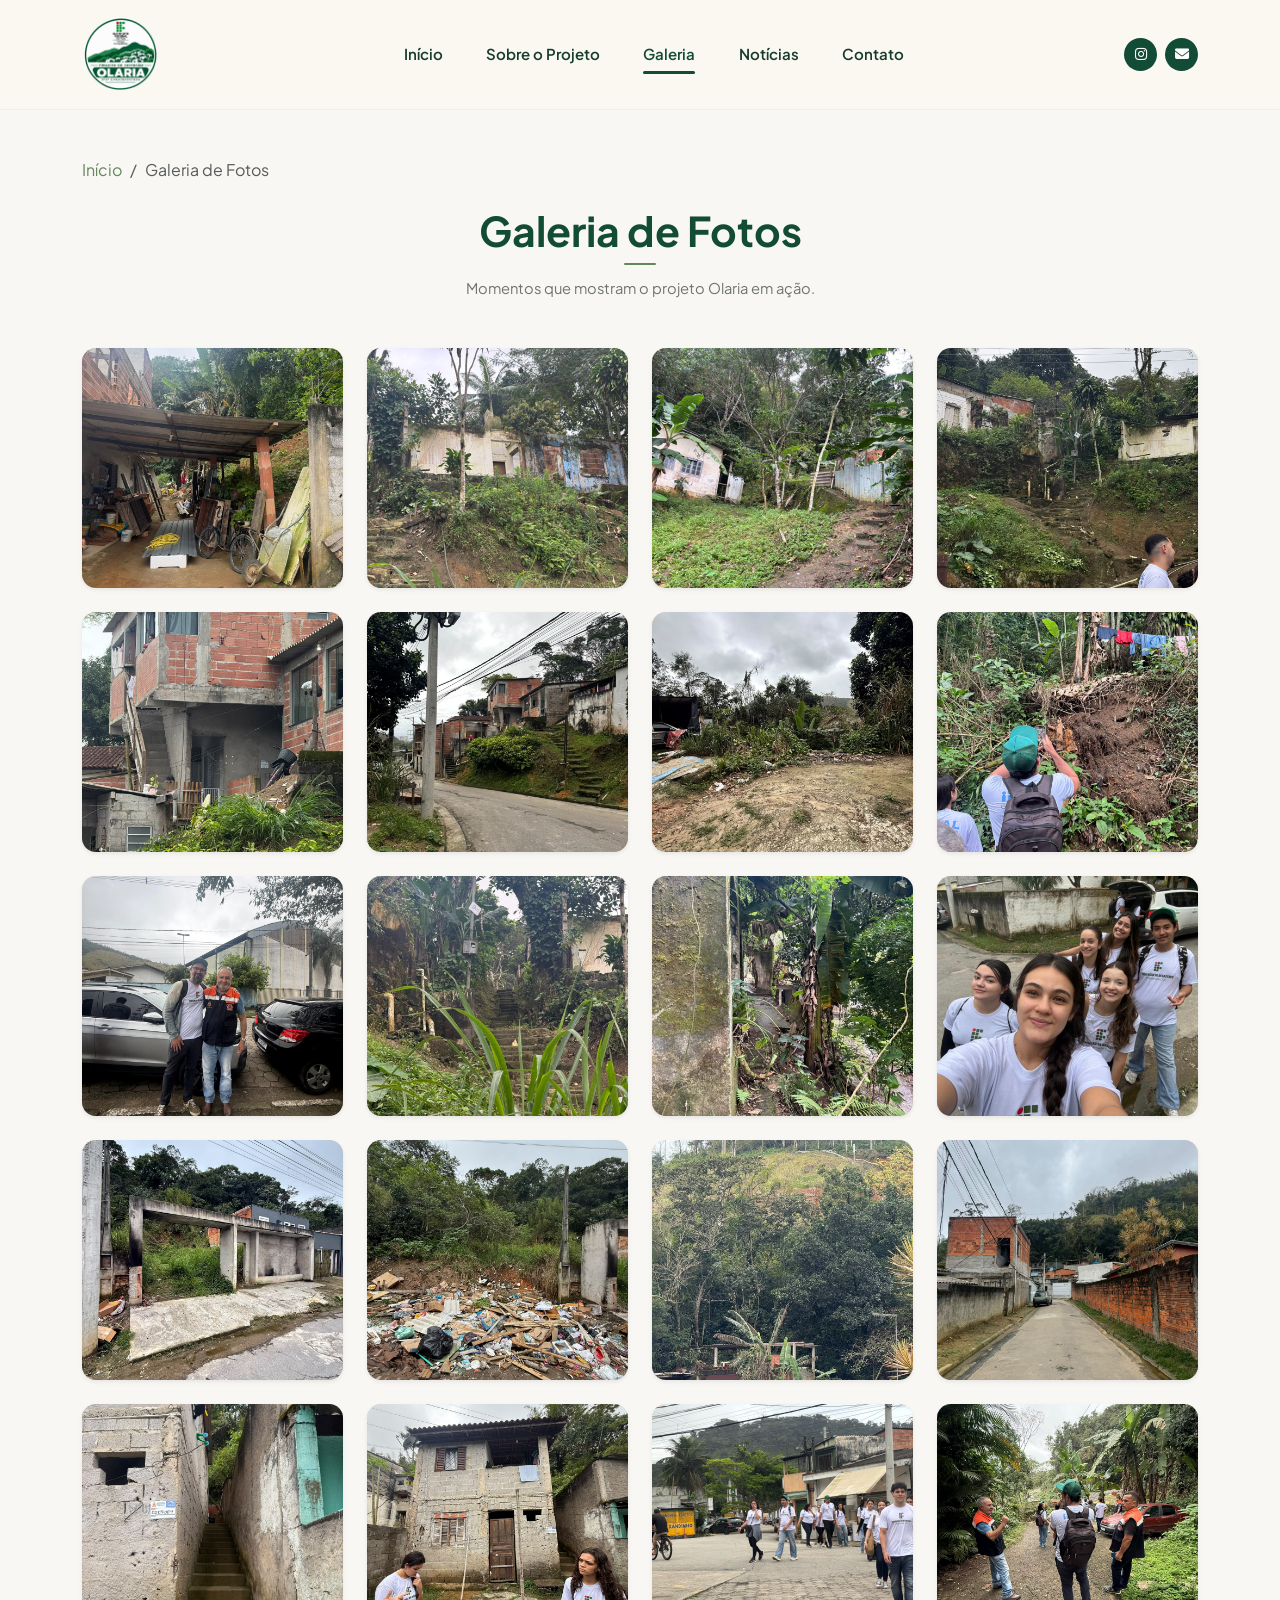
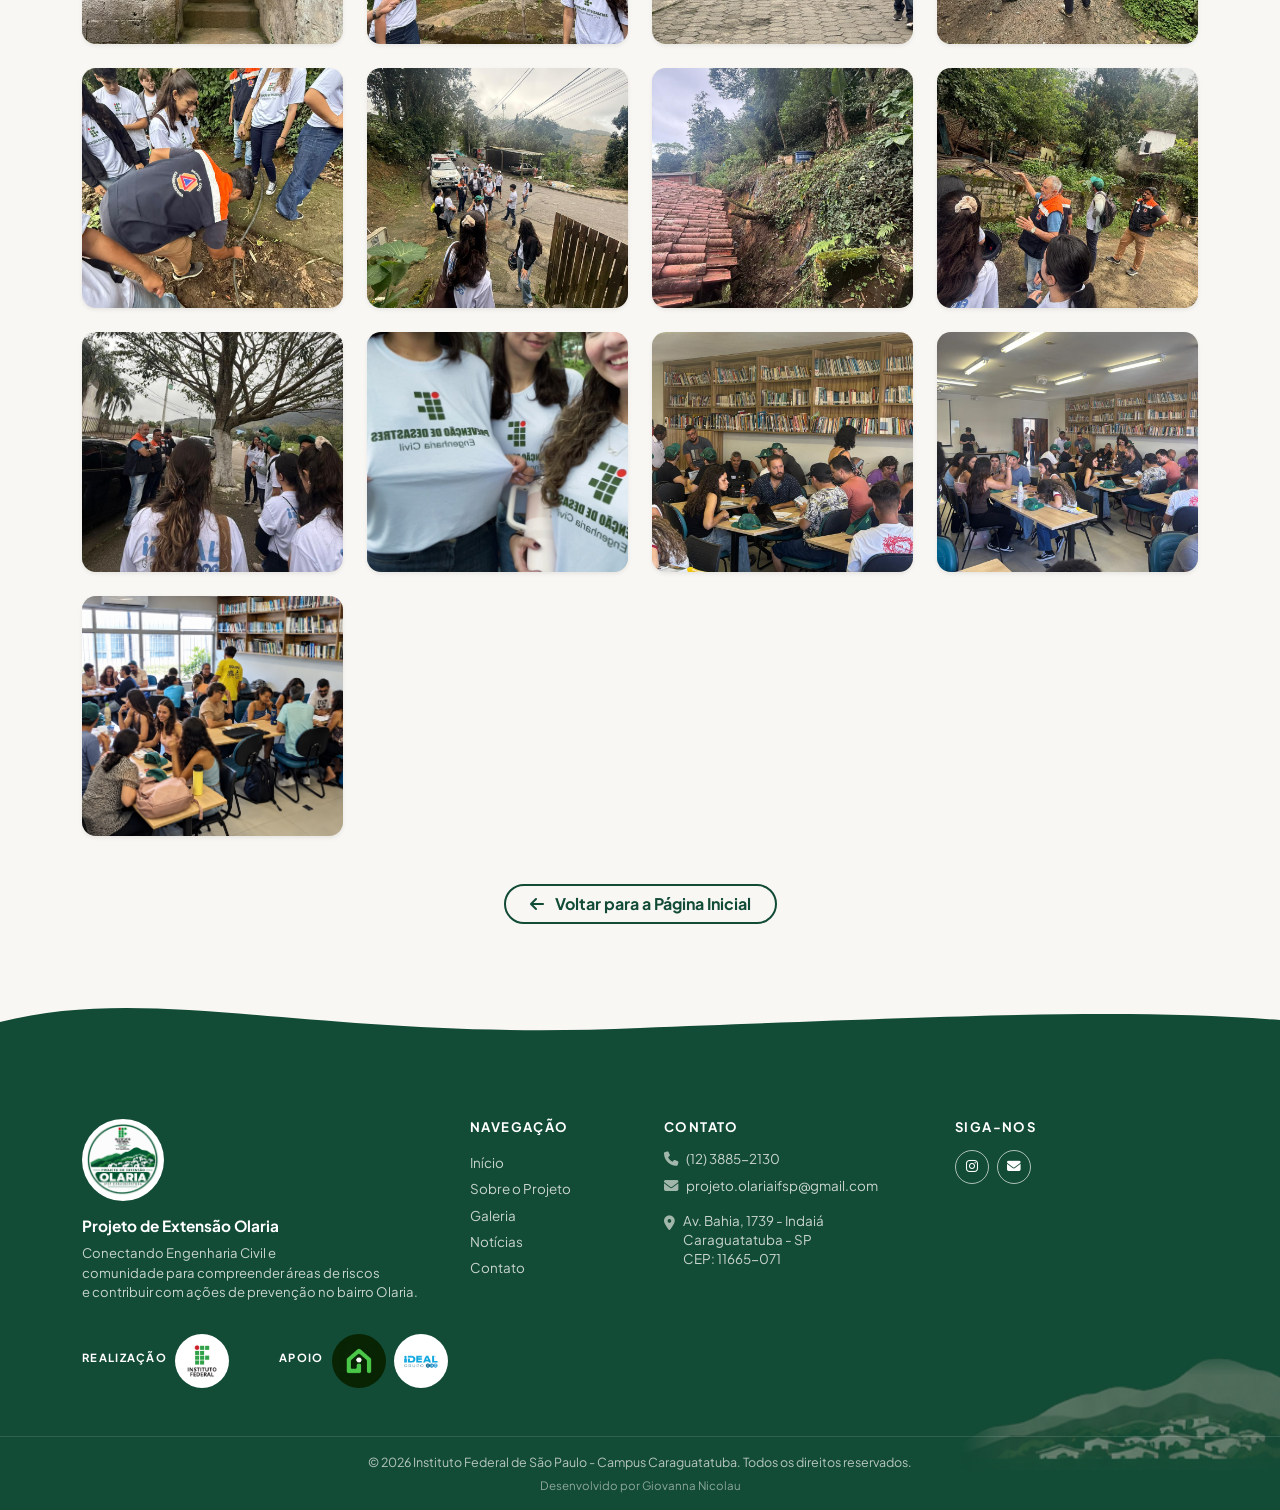
==== commit 8b87291f: "quarta noticia e logo da segunda parceria" ====
--- a/galeria.html
+++ b/galeria.html
@@ -4,6 +4,27 @@
     <meta charset="UTF-8" />
     <meta name="viewport" content="width=device-width, initial-scale=1.0" />
     <title>Galeria de Fotos – Projeto de Extensão Olaria</title>
+    <meta name="description" content="Galeria de fotos das atividades do Projeto de Extensão Olaria, com registros de visitas técnicas, estudantes do IFSP e ações de prevenção no bairro Olaria." />
+    <meta name="robots" content="index, follow" />
+    <link rel="canonical" href="https://projetoextensaoolaria.vercel.app/galeria.html" />
+    <meta property="og:type" content="website" />
+    <meta property="og:locale" content="pt_BR" />
+    <meta property="og:title" content="Galeria de Fotos – Projeto de Extensão Olaria" />
+    <meta property="og:description" content="Registros das visitas técnicas e ações do Projeto Olaria no bairro Olaria." />
+    <meta property="og:url" content="https://projetoextensaoolaria.vercel.app/galeria.html" />
+    <meta property="og:image" content="https://projetoextensaoolaria.vercel.app/img/galeria22.jpeg" />
+    <meta name="twitter:card" content="summary_large_image" />
+    <script type="application/ld+json">
+      {
+        "@context": "https://schema.org",
+        "@type": "ImageGallery",
+        "name": "Galeria de Fotos do Projeto de Extensão Olaria",
+        "description": "Fotos das atividades de Engenharia Civil, visitas técnicas e ações de prevenção no bairro Olaria.",
+        "url": "https://projetoextensaoolaria.vercel.app/galeria.html",
+        "inLanguage": "pt-BR",
+        "isPartOf": { "@id": "https://projetoextensaoolaria.vercel.app/#website" }
+      }
+    </script>
 
     <!-- Google Fonts: Plus Jakarta Sans -->
     <link rel="preconnect" href="https://fonts.googleapis.com" />
@@ -309,8 +330,10 @@
                     /></a>
                   </div>
                 </div>
-                <div class="footer-apoio mt-4 d-flex align-items-center gap-2">
-                  <span class="footer-apoio-titulo">APOIO</span>
+                <div class="footer-apoio mt-4 d-flex align-items-center gap-2"><span class="footer-apoio-titulo">APOIO</span>
+                  <div class="footer-apoio-logo mt-2" style="background-color: #082403;">
+                    <a href="https://www.instagram.com/litoral.madeiras/" target="_blank"><img src="img/parceiro2.png" alt="Litora Madeiras"/></a>
+                  </div>
                   <div class="footer-apoio-logo mt-2">
                     <a href="https://idealgrupo.com.br/" target="_blank"
                       ><img src="img/parceiro.png" alt="Ideal"
--- a/style.css
+++ b/style.css
@@ -112,13 +112,22 @@
   height: clamp(480px, 48vw, 680px);
 }
 
+.img-h{
+  transform: scaleX(-1);
+}
 .banner-foto {
   position: absolute;
   inset: 0;
   width: 100%;
   height: 100%;
   object-fit: cover;
-  object-position: center right;
+
+  /* Prioriza um pouco mais a parte direita da fotografia */
+  object-position: 62% right;
+
+  /* Garante que a fotografia mantenha suas cores originais */
+  opacity: 1;
+  filter: none;
 }
 
 /* Gradiente de transição entre o fundo claro e a imagem */
@@ -574,6 +583,10 @@
   transform: translateX(4px);
 }
 
+cite {
+  fonte-size: 15px;
+}
+
 /* ==========================================================================
    6. RODAPÉ (FOOTER)
    ========================================================================== */
@@ -814,17 +827,26 @@
   }
 
   .banner-foto {
-    object-position: 70% center;
-  }
-
+    object-position: 62% center;
+  }
+  .position-r{
+    object-position: left;
+  }
+  .position-rb{
+    object-position: left top;
+  }
+  .position-b{
+    object-position: top center;
+  }
   .banner .carousel-item::after {
     background: linear-gradient(
       to bottom,
       var(--fundo) 0%,
-      rgba(248, 247, 243, 0.96) 42%,
-      rgba(248, 247, 243, 0.65) 65%,
-      transparent 80%
-    );
+      rgba(248, 247, 243, 0.96) 28%,
+      rgba(248, 247, 243, 0.72) 43%,
+      rgba(248, 247, 243, 0.28) 58%,
+      transparent 72%
+  );
   }
 
   .banner-conteudo {
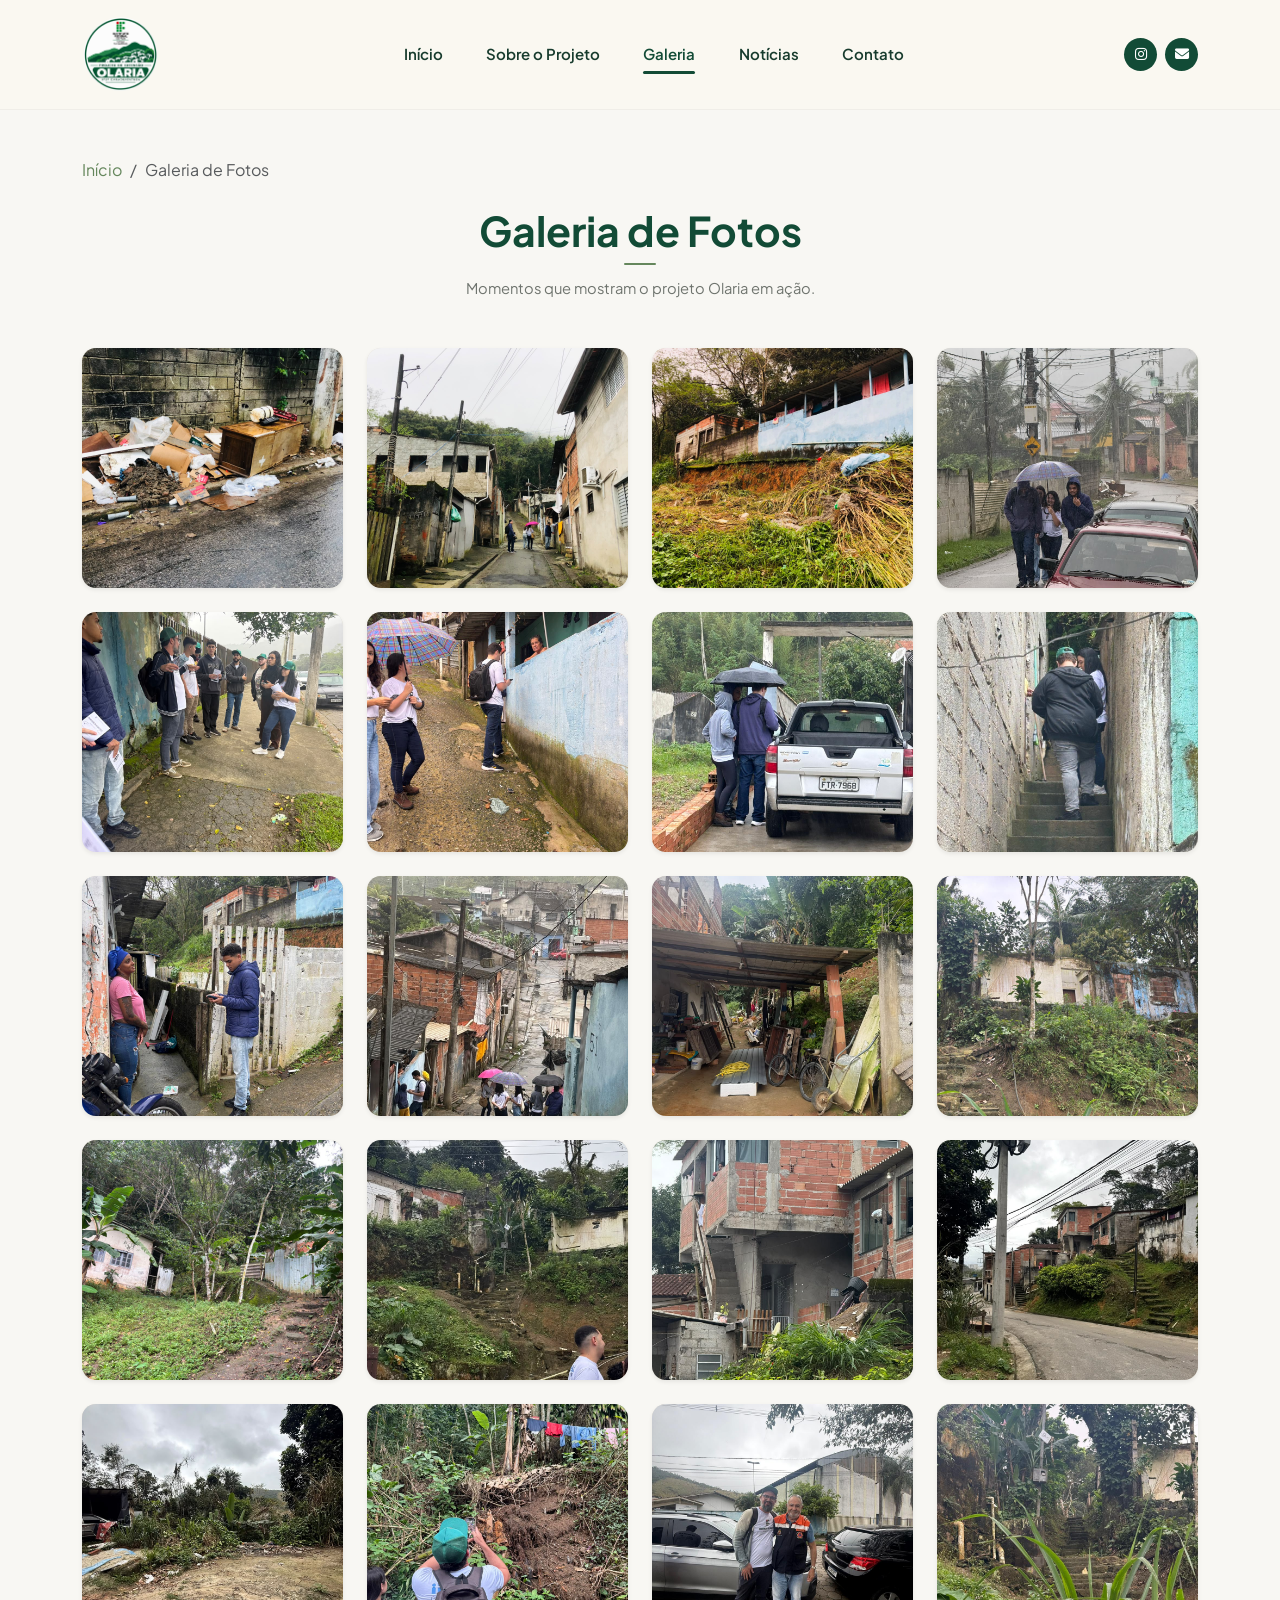
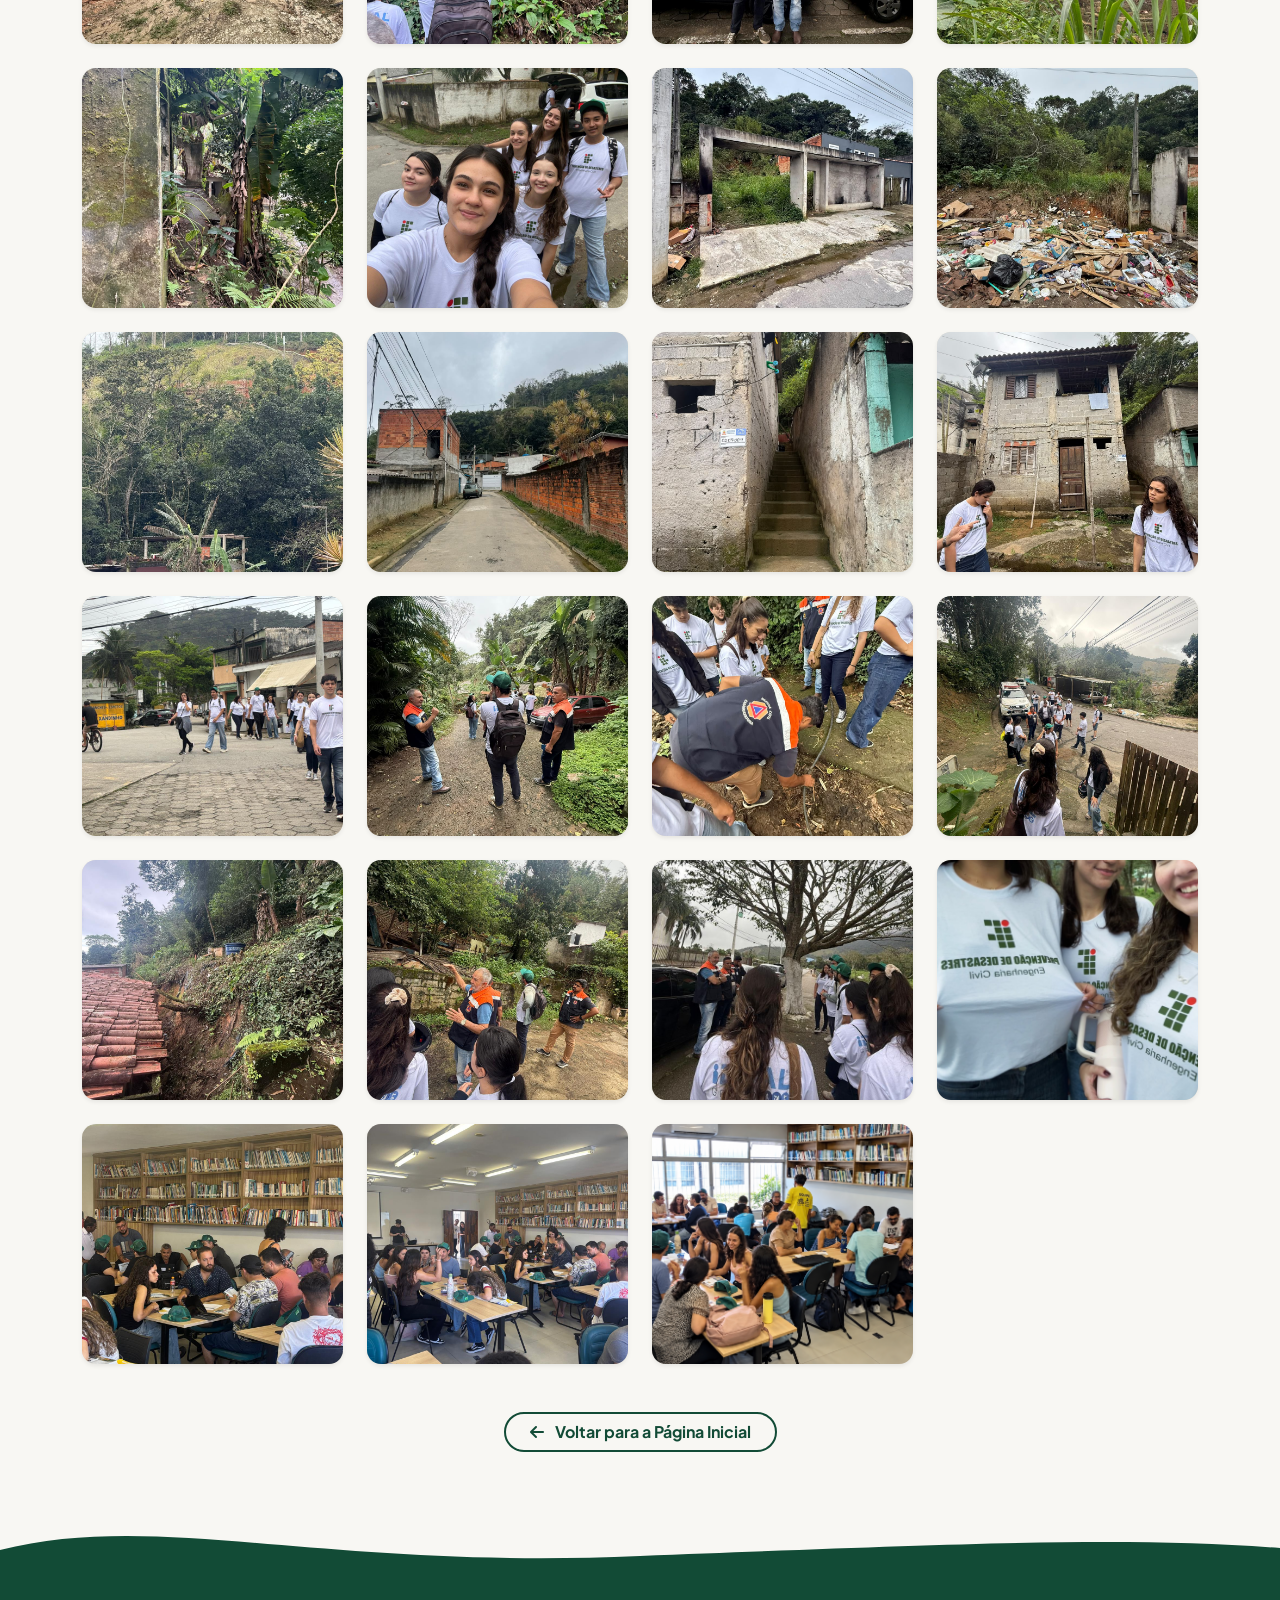
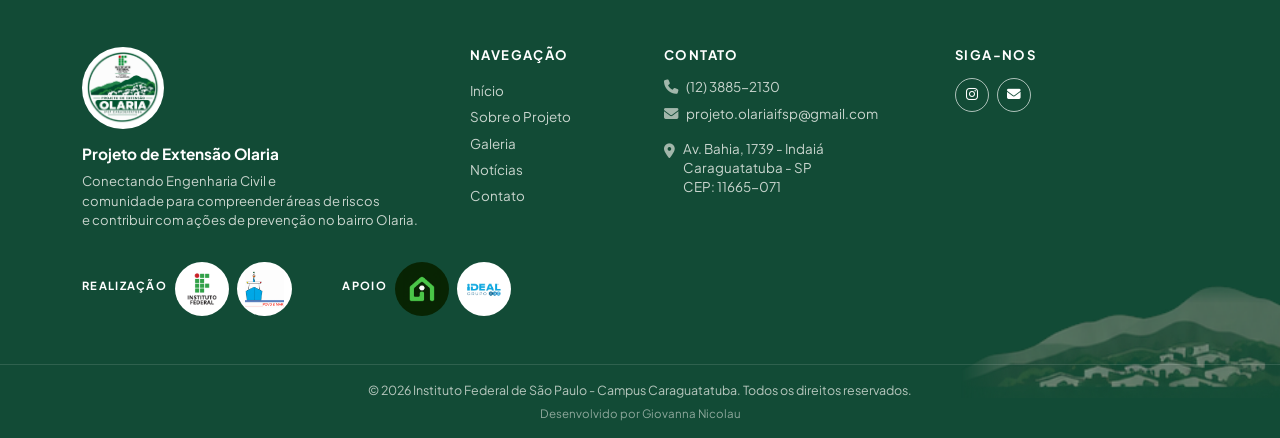
==== commit 547934e6: "nova logo de realização do projeto" ====
--- a/galeria.html
+++ b/galeria.html
@@ -319,15 +319,13 @@
                 comunidade para compreender áreas de riscos<br />
                 e contribuir com ações de prevenção no bairro Olaria.
               </p>
-              <div class="d-flex" style="gap: 50px">
-                <div class="footer-apoio mt-4 d-flex align-items-center gap-2">
-                  <span class="footer-apoio-titulo">REALIZAÇÃO</span>
+              <div class="d-flex" style="gap: 50px;">
+                <div class="footer-apoio mt-4 d-flex align-items-center gap-2"><span class="footer-apoio-titulo">REALIZAÇÃO</span>
                   <div class="footer-apoio-logo mt-2">
-                    <a
-                      href="https://www.ifspcaraguatatuba.edu.br/"
-                      target="_blank"
-                      ><img src="img/ifsp.png" alt="IFSP"
-                    /></a>
+                    <a href="https://www.ifspcaraguatatuba.edu.br/" target="_blank"><img src="img/ifsp.png" alt="IFSP"/></a>
+                  </div> 
+                  <div class="footer-apoio-logo mt-2">
+                    <a href="https://www.ifspcaraguatatuba.edu.br/" target="_blank"><img src="img/PovoeMar.png" alt="IFSP"/></a>
                   </div>
                 </div>
                 <div class="footer-apoio mt-4 d-flex align-items-center gap-2"><span class="footer-apoio-titulo">APOIO</span>
@@ -335,9 +333,7 @@
                     <a href="https://www.instagram.com/litoral.madeiras/" target="_blank"><img src="img/parceiro2.png" alt="Litora Madeiras"/></a>
                   </div>
                   <div class="footer-apoio-logo mt-2">
-                    <a href="https://idealgrupo.com.br/" target="_blank"
-                      ><img src="img/parceiro.png" alt="Ideal"
-                    /></a>
+                    <a href="https://idealgrupo.com.br/" target="_blank"><img src="img/parceiro.png" alt="Ideal"/></a>
                   </div>
                 </div>
               </div>
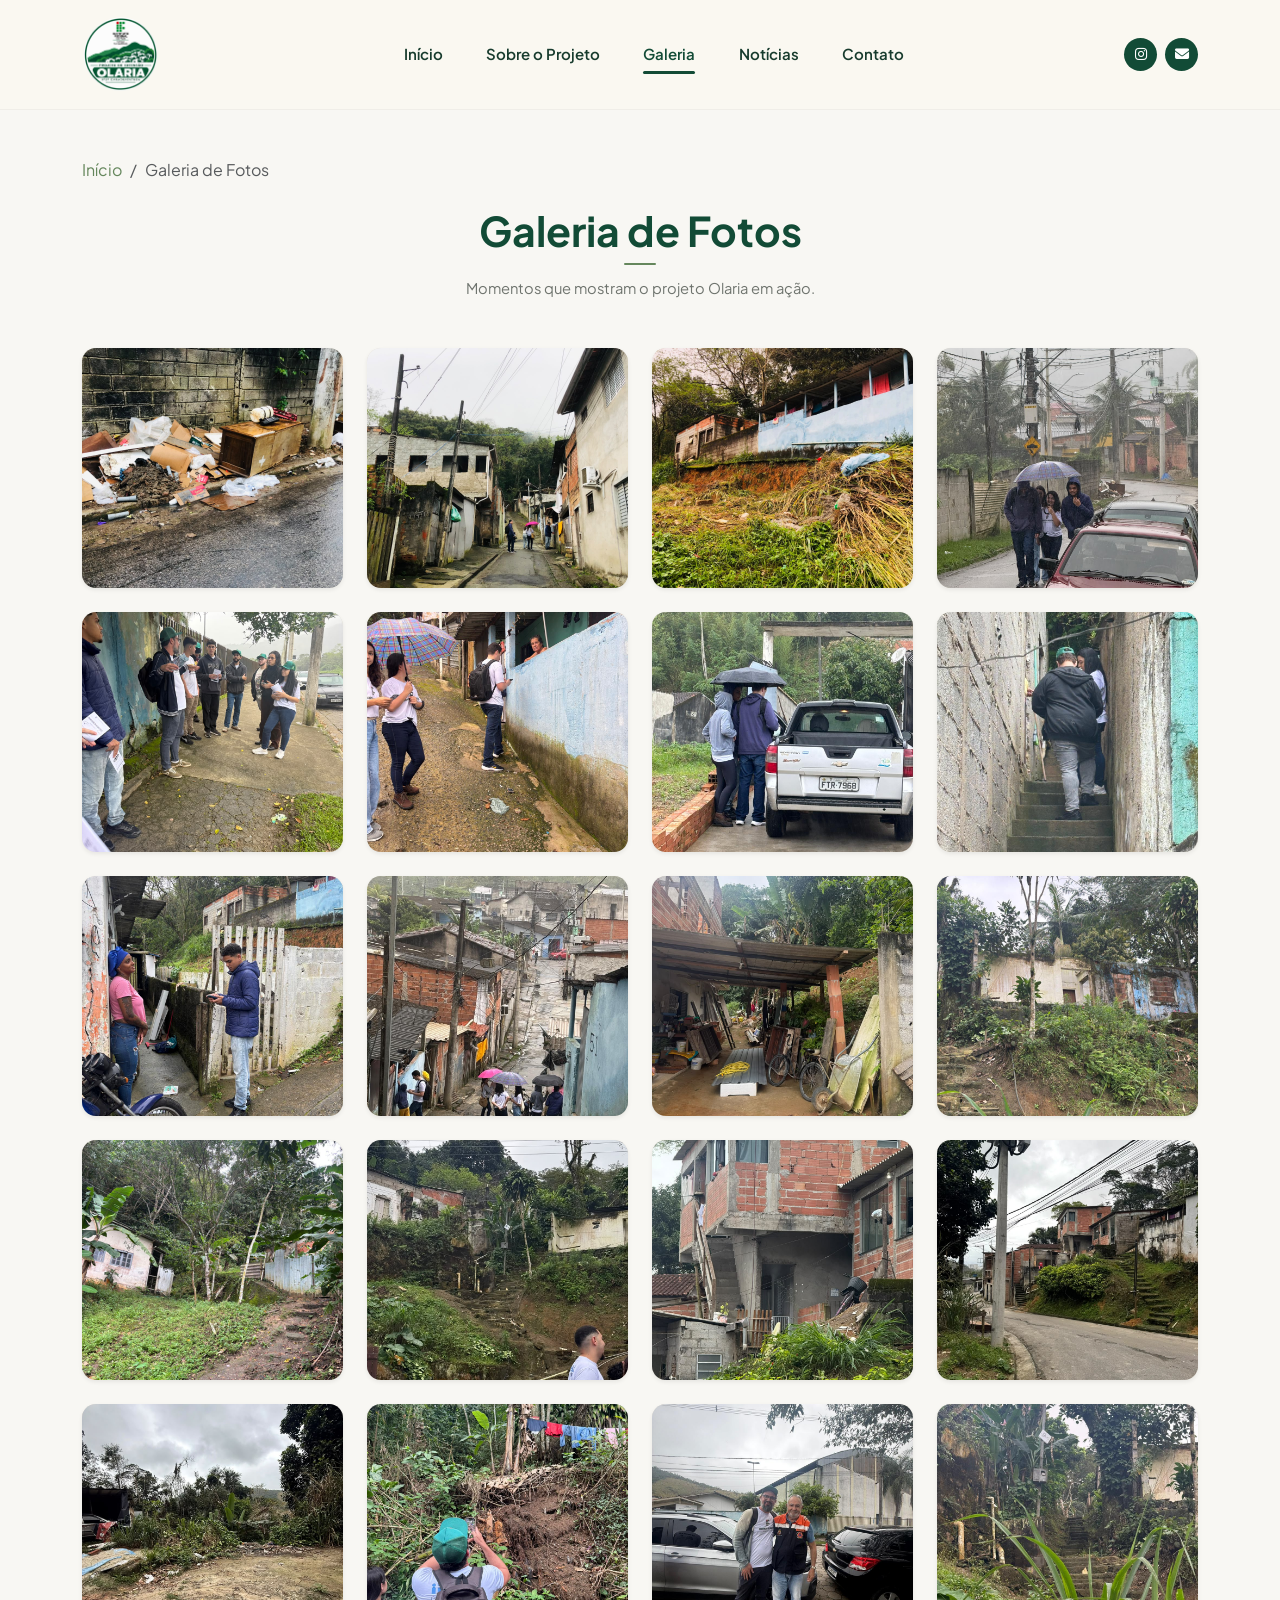
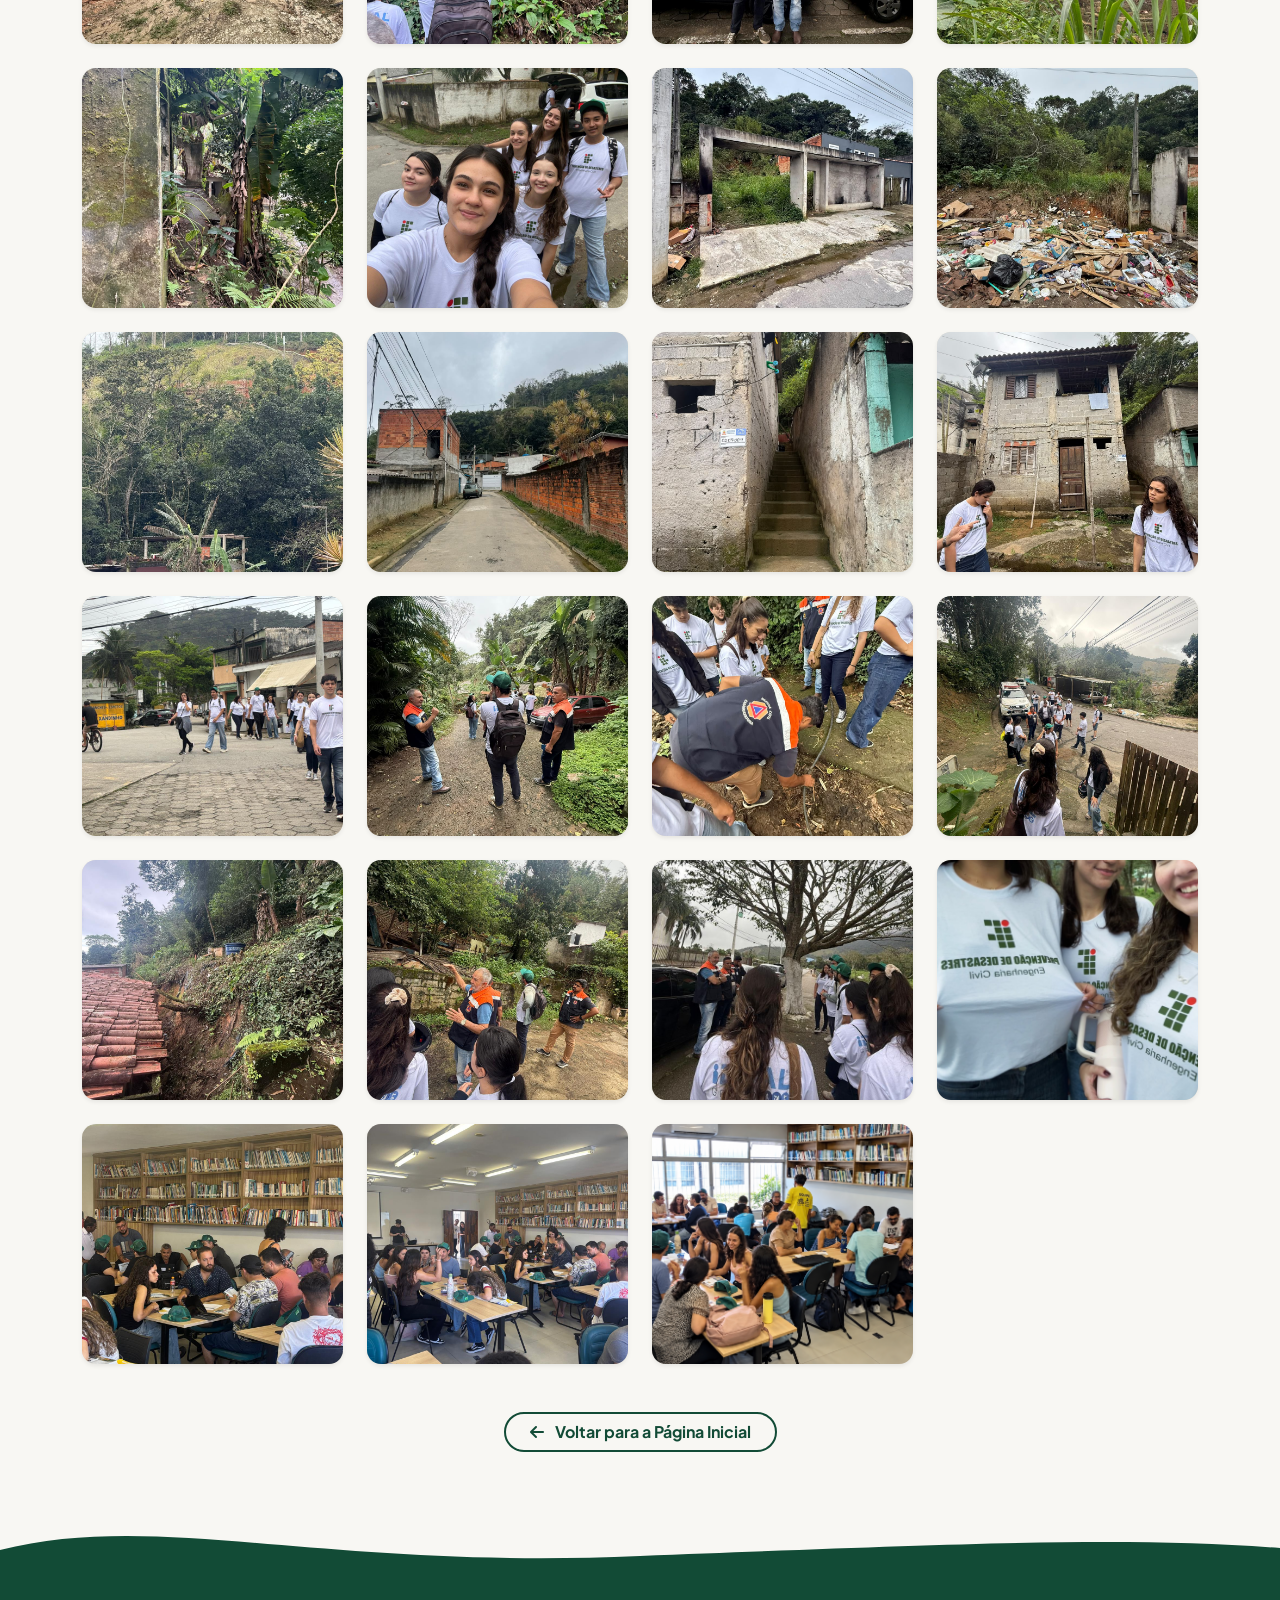
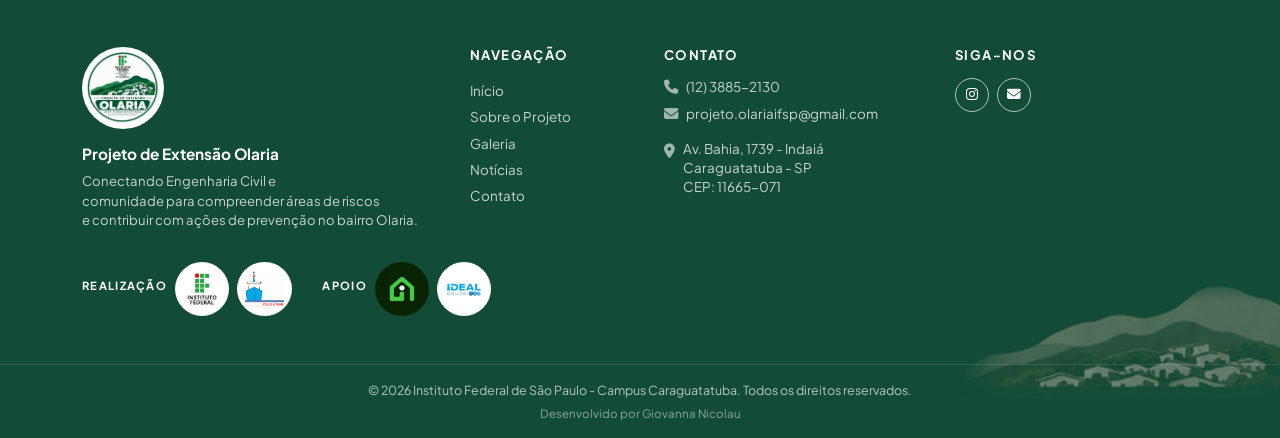
==== commit 33d2e537: "add nome orientador" ====
--- a/galeria.html
+++ b/galeria.html
@@ -319,7 +319,7 @@
                 comunidade para compreender áreas de riscos<br />
                 e contribuir com ações de prevenção no bairro Olaria.
               </p>
-              <div class="d-flex" style="gap: 50px;">
+              <div class="d-flex" style="gap: 30px;">
                 <div class="footer-apoio mt-4 d-flex align-items-center gap-2"><span class="footer-apoio-titulo">REALIZAÇÃO</span>
                   <div class="footer-apoio-logo mt-2">
                     <a href="https://www.ifspcaraguatatuba.edu.br/" target="_blank"><img src="img/ifsp.png" alt="IFSP"/></a>
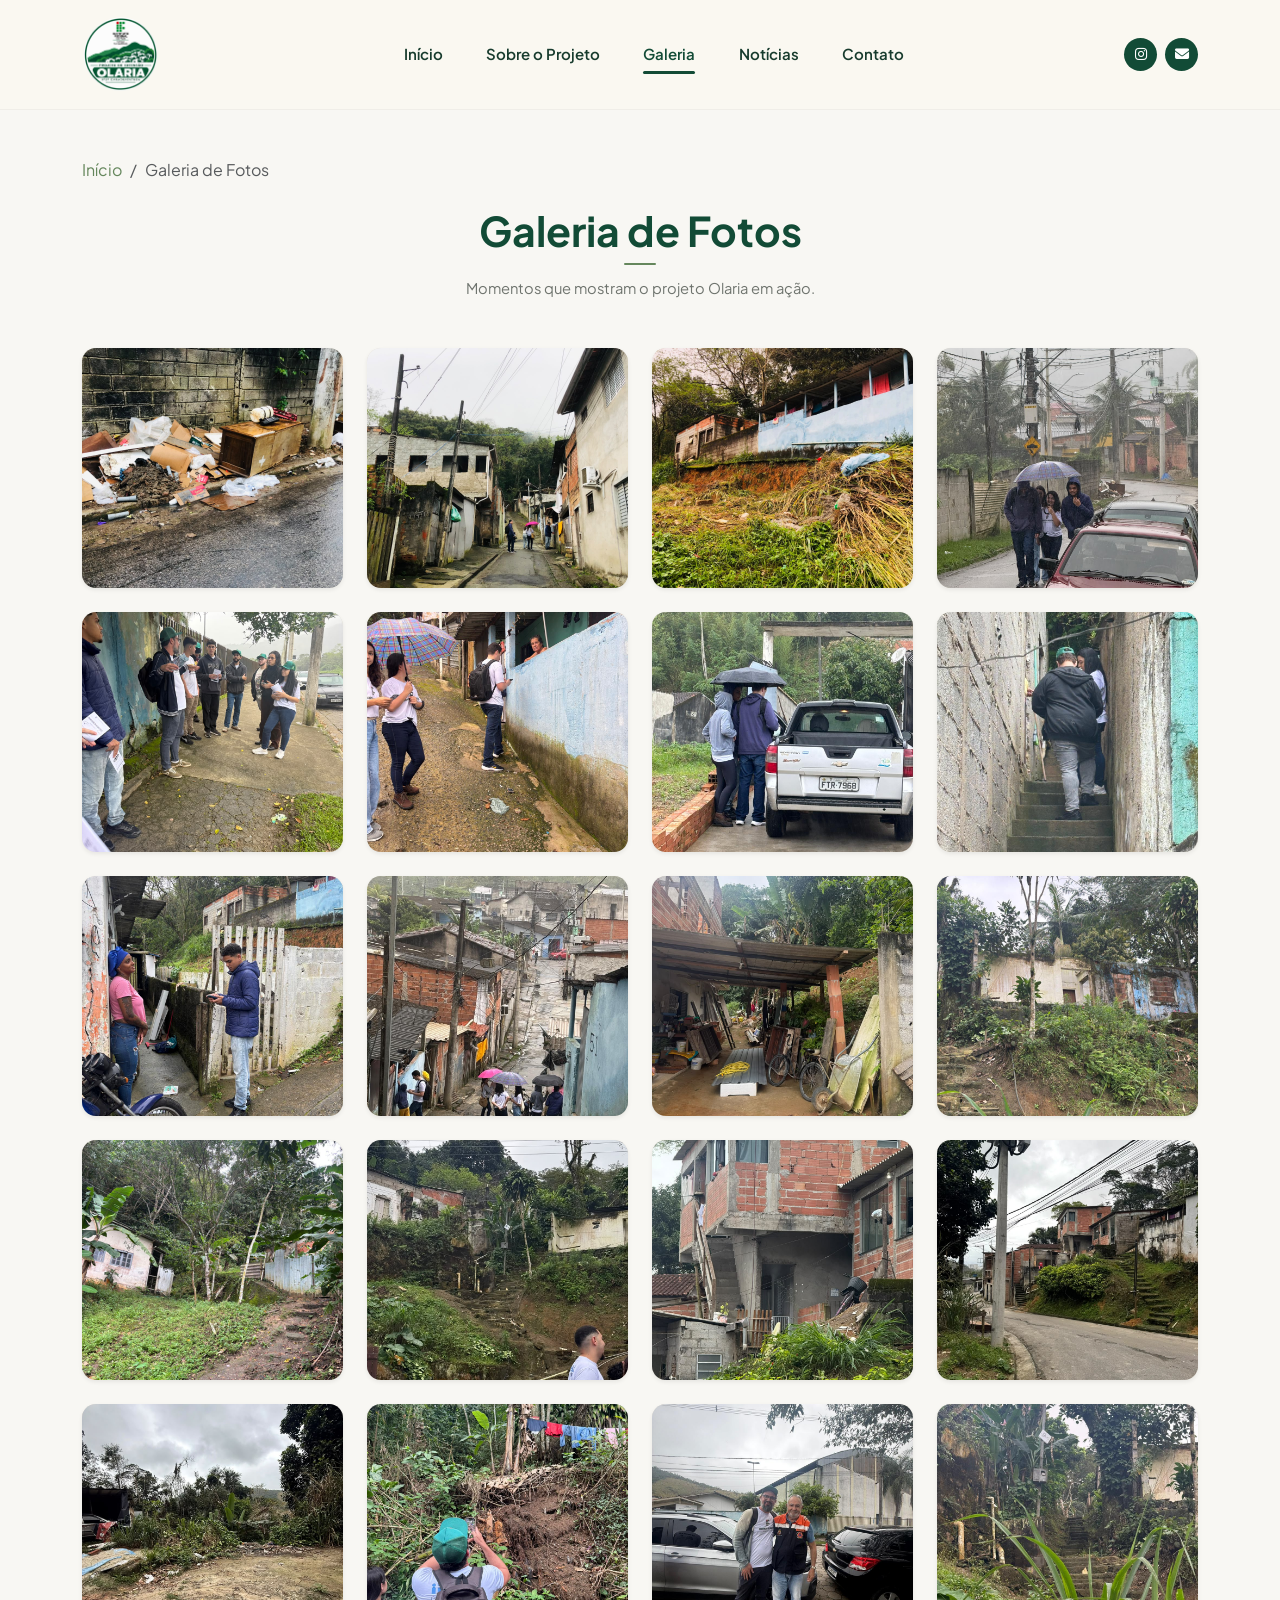
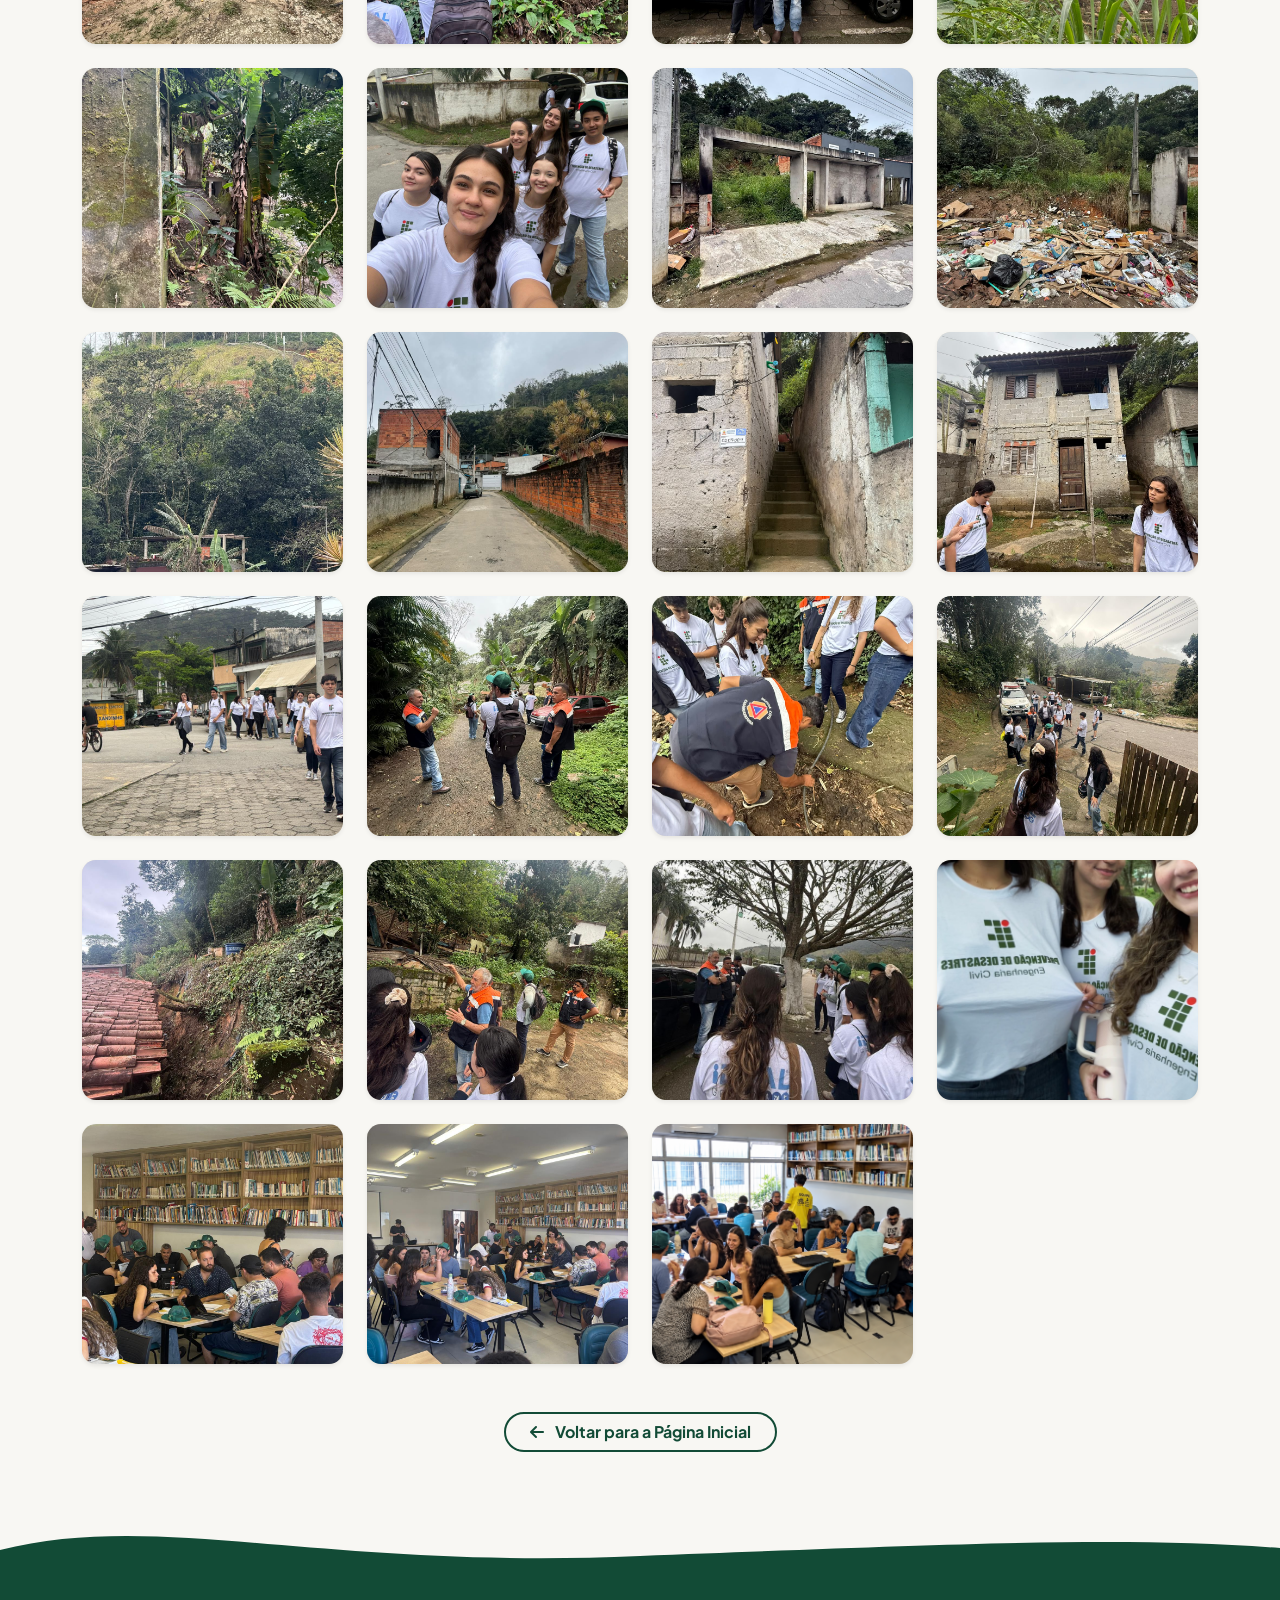
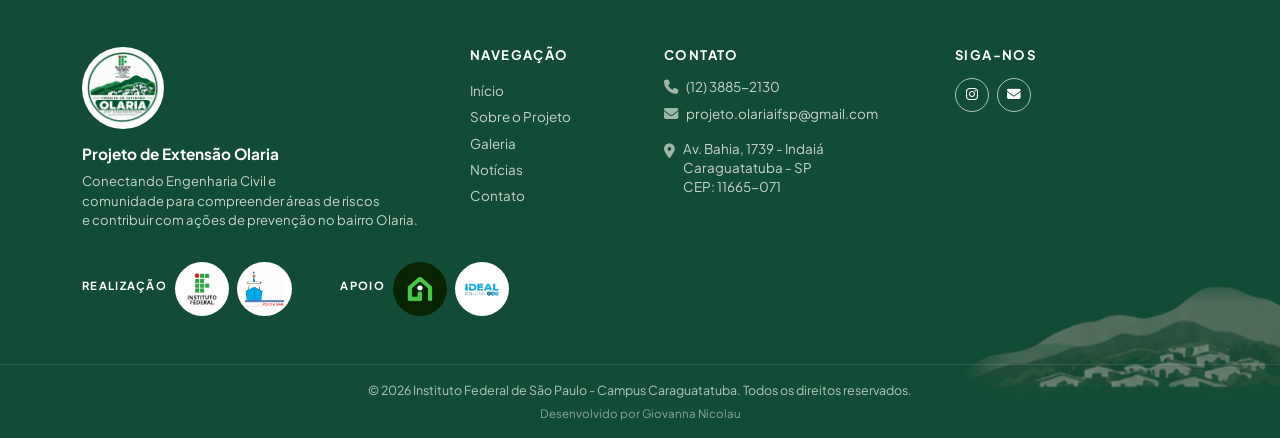
==== commit da48c22a: "logo footer responsivo" ====
--- a/galeria.html
+++ b/galeria.html
@@ -319,7 +319,7 @@
                 comunidade para compreender áreas de riscos<br />
                 e contribuir com ações de prevenção no bairro Olaria.
               </p>
-              <div class="d-flex" style="gap: 30px;">
+              <div class="d-flex flex-column flex-sm-row gap-sm-5">
                 <div class="footer-apoio mt-4 d-flex align-items-center gap-2"><span class="footer-apoio-titulo">REALIZAÇÃO</span>
                   <div class="footer-apoio-logo mt-2">
                     <a href="https://www.ifspcaraguatatuba.edu.br/" target="_blank"><img src="img/ifsp.png" alt="IFSP"/></a>
--- a/style.css
+++ b/style.css
@@ -895,4 +895,8 @@
   .banner .carousel-item > .container-xl {
     height: auto !important;
   }
-}
+  
+  /* .footer-apoio {
+
+  } */
+}
